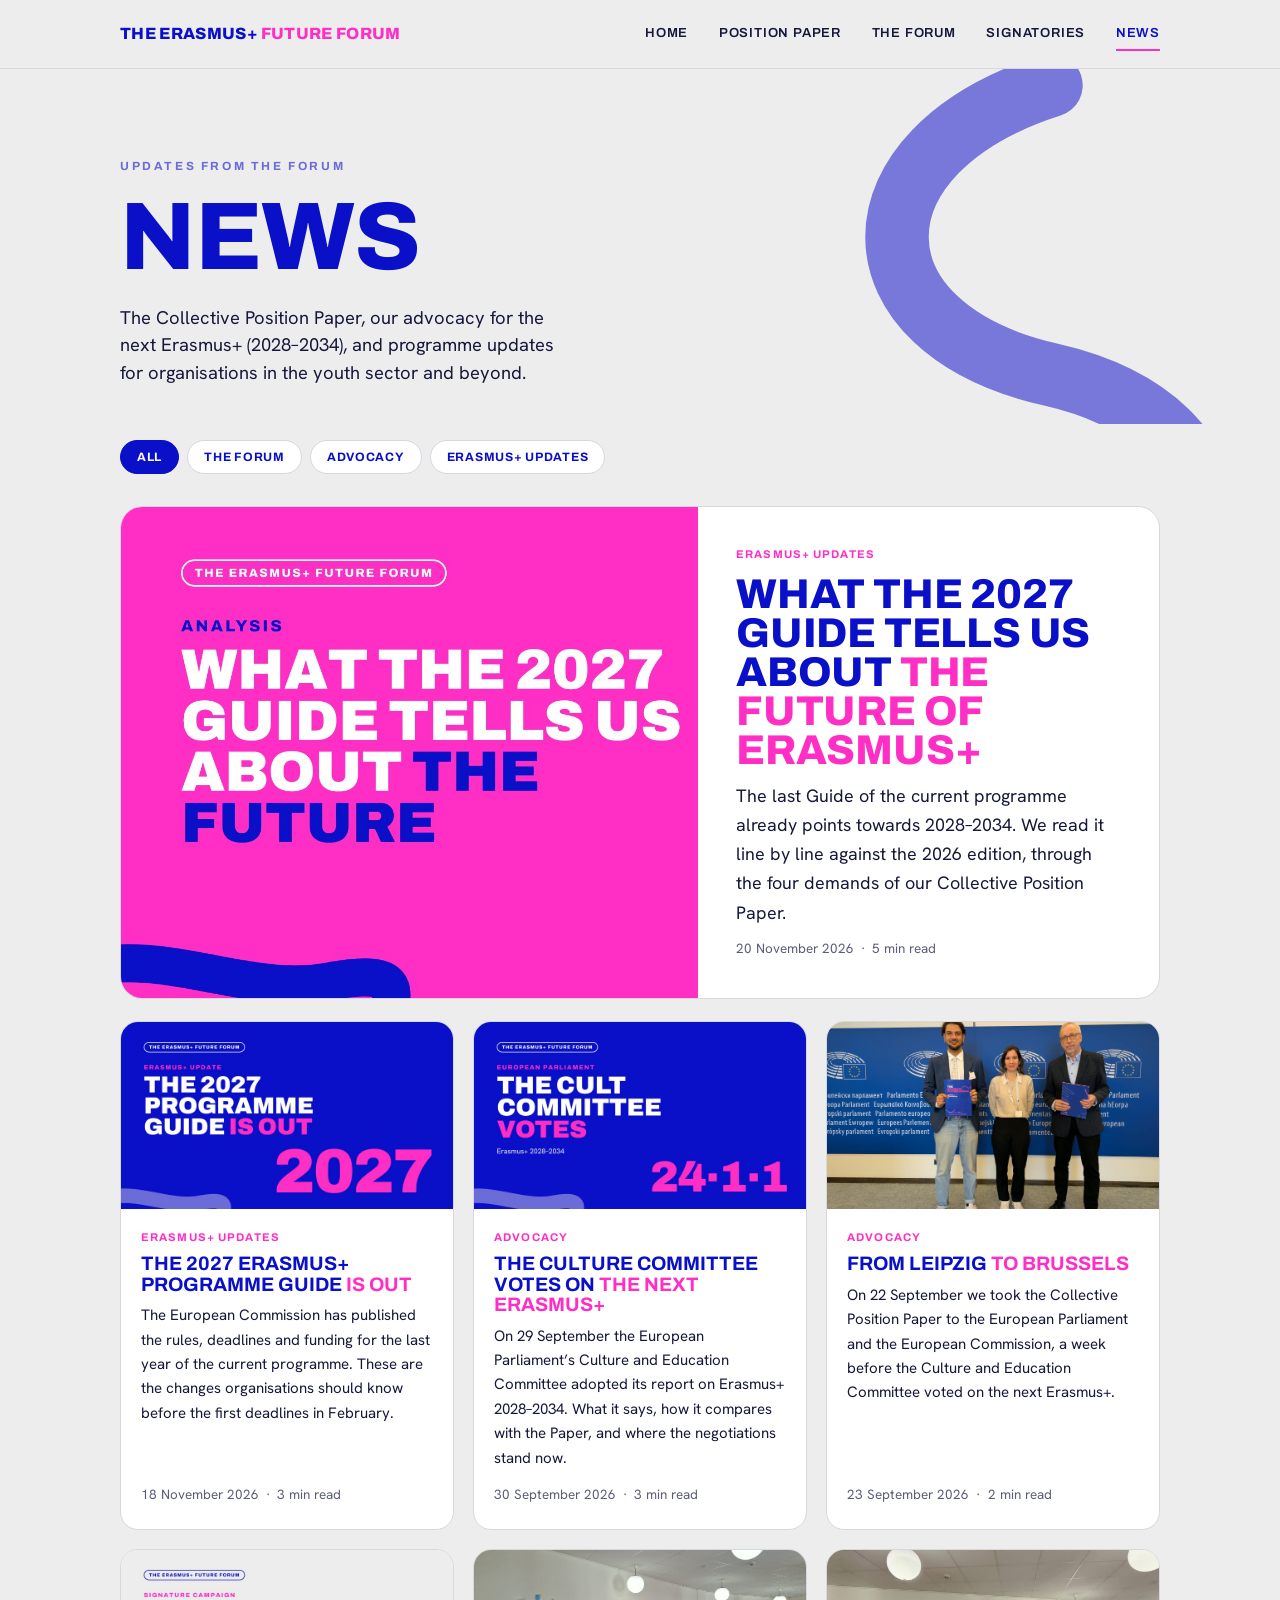
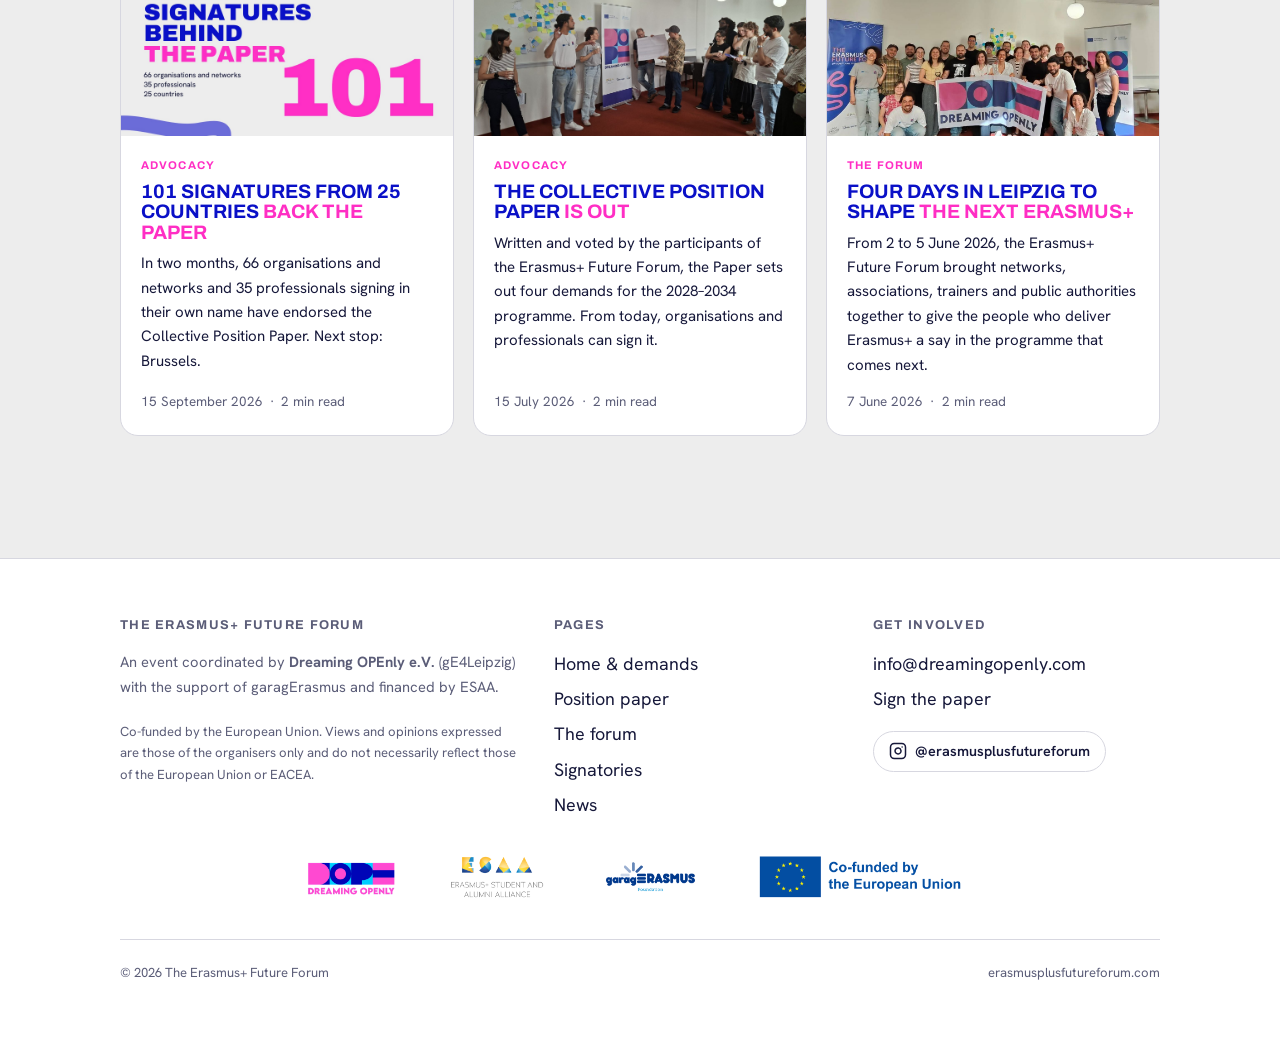
==== news/index.html @ 995223d9 "Add News section with seven articles New /news/ listing and article pages in the site's existing sty" ====
<!doctype html>
<html lang="en">
<head>
<meta charset="utf-8">
<meta name="viewport" content="width=device-width, initial-scale=1">
<link rel="icon" type="image/png" href="../img/site/favicon.png">
<title>News | The Erasmus+ Future Forum</title>
<meta name="description" content="News from the Erasmus+ Future Forum: the Collective Position Paper, our advocacy for the 2028–2034 programme, and Erasmus+ updates for the youth sector.">
<link rel="canonical" href="https://erasmusplusfutureforum.com/news/">
<meta property="og:type" content="article">
<meta property="og:site_name" content="The Erasmus+ Future Forum">
<meta property="og:title" content="News | The Erasmus+ Future Forum">
<meta property="og:description" content="News from the Erasmus+ Future Forum: the Collective Position Paper, our advocacy for the 2028–2034 programme, and Erasmus+ updates for the youth sector.">
<meta property="og:url" content="https://erasmusplusfutureforum.com/news/">
<meta property="og:image" content="https://erasmusplusfutureforum.com/img/news/cover-what-the-2027-guide-tells-us.jpg">
<meta name="twitter:card" content="summary_large_image">
<link rel="preconnect" href="https://fonts.googleapis.com">
<link rel="preconnect" href="https://fonts.gstatic.com" crossorigin>
<link href="https://fonts.googleapis.com/css2?family=Archivo:wght@400;600;700;800;900&family=Hanken+Grotesk:wght@400;500;600;700&display=swap" rel="stylesheet">
<style>
/* ============================================================
   The Erasmus+ Future Forum — shared styles
   Visual identity sampled from the partner deck:
   grey canvas, brand indigo, hot magenta, lilac squiggle.
   ============================================================ */

:root{
  --grey:        #ededed;   /* page canvas (deck #EEEEEE)        */
  --card:        #ffffff;   /* raised surfaces                   */
  --ink:         #16183a;   /* readable dark-indigo body text    */
  --blue:        #0a10c7;   /* brand indigo  (deck #0005B7)      */
  --magenta:     #ff2ec4;   /* hot pink headline accent          */
  --lilac:       #6b6cd8;   /* squiggle / secondary accent       */
  --muted:       #5b5d78;   /* captions, meta                    */
  --line:        #d7d7e0;   /* hairlines                         */

  --maxw: 1120px;
  --gap: clamp(1.25rem, 3vw, 2.5rem);

  --display: 'Archivo', system-ui, sans-serif;
  --body: 'Hanken Grotesk', system-ui, -apple-system, sans-serif;
}

*{box-sizing:border-box}

html{scroll-behavior:smooth}
@media (prefers-reduced-motion: reduce){ html{scroll-behavior:auto} }

body{
  margin:0;
  background:var(--grey);
  color:var(--ink);
  font-family:var(--body);
  font-size:clamp(1rem, 0.55vw + 0.9rem, 1.12rem);
  line-height:1.62;
  -webkit-font-smoothing:antialiased;
  text-rendering:optimizeLegibility;
}

img{max-width:100%;display:block}
a{color:var(--blue)}

.wrap{ max-width:var(--maxw); margin-inline:auto; padding-inline:clamp(1.1rem, 4vw, 2.5rem); }

/* ---------- skip link ---------- */
.skip{
  position:absolute; left:-999px; top:0; z-index:200;
  background:var(--blue); color:#fff; padding:.6rem 1rem; border-radius:0 0 .5rem 0;
}
.skip:focus{left:0}

/* ---------- typography ---------- */
.eyebrow{
  font-family:var(--display);
  font-weight:700;
  text-transform:uppercase;
  letter-spacing:.22em;
  font-size:.74rem;
  color:var(--lilac);
  margin:0 0 1rem;
}
h1,h2,h3{ font-family:var(--display); text-transform:uppercase; line-height:.94; margin:0; }
h1{ font-weight:800; letter-spacing:-.01em; font-size:clamp(2.6rem, 8.5vw, 6.6rem); }
h2{ font-weight:800; letter-spacing:-.005em; font-size:clamp(1.9rem, 4.6vw, 3.4rem); }
h3{ font-weight:700; font-size:clamp(1.15rem, 2vw, 1.5rem); letter-spacing:0; }
.pink{color:var(--magenta)}
.blue{color:var(--blue)}

p{margin:0 0 1.1rem}
.lead{ font-size:clamp(1.15rem, 1.4vw, 1.45rem); line-height:1.5; color:var(--ink); }

/* ---------- nav ---------- */
.nav{
  position:sticky; top:0; z-index:100;
  background:rgba(237,237,237,.86);
  backdrop-filter:blur(10px);
  border-bottom:1px solid var(--line);
}
.nav .wrap{ display:flex; align-items:center; justify-content:space-between; min-height:68px; gap:1rem; }
.brand{
  font-family:var(--display); font-weight:800; text-transform:uppercase;
  letter-spacing:.02em; font-size:1.02rem; text-decoration:none; line-height:1;
  display:inline-flex; align-items:baseline; gap:.18rem; white-space:nowrap;
}
.brand .e{color:var(--blue)} .brand .f{color:var(--magenta)}
.menu{ display:flex; gap:clamp(.8rem,2.4vw,2rem); align-items:center; }
.menu a{
  font-family:var(--display); text-transform:uppercase; text-decoration:none;
  font-weight:600; font-size:.82rem; letter-spacing:.06em; color:var(--ink);
  padding:.35rem 0; border-bottom:2px solid transparent;
}
.menu a:hover{color:var(--blue)}
.menu a[aria-current="page"]{ color:var(--blue); border-bottom-color:var(--magenta); }

/* ---------- buttons ---------- */
.btns{ display:flex; flex-wrap:wrap; gap:.8rem; margin-top:2rem; }
.btn{
  font-family:var(--display); text-transform:uppercase; font-weight:700;
  letter-spacing:.04em; font-size:.85rem; text-decoration:none;
  padding:.85rem 1.4rem; border-radius:999px; border:2px solid var(--blue);
  display:inline-flex; align-items:center; gap:.5rem; transition:transform .15s ease, background .15s ease, color .15s ease;
}
.btn-primary{ background:var(--blue); color:#fff; }
.btn-primary:hover{ background:var(--magenta); border-color:var(--magenta); transform:translateY(-2px); }
.btn-ghost{ background:transparent; color:var(--blue); }
.btn-ghost:hover{ background:var(--blue); color:#fff; transform:translateY(-2px); }
@media (prefers-reduced-motion: reduce){ .btn:hover{transform:none} }

/* ---------- squiggle thread ---------- */
.thread{ width:100%; height:54px; display:block; overflow:visible; }
.thread path{ fill:none; stroke:var(--lilac); stroke-width:16; stroke-linecap:round; }
.thread.blue path{ stroke:var(--blue); }
.thread.pink path{ stroke:var(--magenta); }

/* ---------- sections ---------- */
section{ padding-block:clamp(3rem, 7vw, 6rem); }
.section-head{ max-width:760px; margin-bottom:clamp(1.6rem,4vw,3rem); }
.section-head .eyebrow{margin-bottom:.7rem}

/* ---------- hero ---------- */
.hero{ position:relative; padding-top:clamp(3rem,7vw,5.5rem); padding-bottom:clamp(2rem,5vw,3.5rem); overflow:hidden; }
.hero .wrap{ position:relative; z-index:2; }
.hero h1{ max-width:14ch; }
.hero .lead{ max-width:46ch; margin-top:1.4rem; }
.hero-squiggle{
  position:absolute; z-index:1; right:-4%; top:-6%; width:min(46vw,560px);
  opacity:.9; pointer-events:none;
}
.hero-squiggle path{ fill:none; stroke:var(--lilac); stroke-width:34; stroke-linecap:round; }
@media (max-width:640px){ .hero-squiggle{ opacity:.5; width:70vw; right:-18%; } }

/* ---------- demands ---------- */
.demand-grid{ display:grid; gap:1.1rem; grid-template-columns:repeat(2,1fr); }
@media (max-width:780px){ .demand-grid{ grid-template-columns:1fr; } }
.demand{
  background:var(--card); border-radius:18px; padding:clamp(1.4rem,2.4vw,2rem);
  border:1px solid var(--line); position:relative; overflow:hidden;
  transition:transform .18s ease, box-shadow .18s ease;
}
.demand:hover{ transform:translateY(-4px); box-shadow:0 18px 40px -24px rgba(10,16,199,.4); }
@media (prefers-reduced-motion: reduce){ .demand:hover{transform:none} }
.demand .num{
  font-family:var(--display); font-weight:800; font-size:1rem; letter-spacing:.1em;
  color:var(--magenta); display:block; margin-bottom:.7rem;
}
.demand h3{ margin-bottom:.5rem; color:var(--blue); }
.demand p{ margin:0; color:var(--ink); font-size:.98rem; }

/* ---------- teaser blocks ---------- */
.teaser{ display:grid; grid-template-columns:1.05fr .95fr; gap:clamp(1.4rem,4vw,3.2rem); align-items:center; }
.teaser.reverse{ grid-template-columns:.95fr 1.05fr; }
.teaser.reverse .teaser-media{ order:-1; }
@media (max-width:820px){ .teaser, .teaser.reverse{ grid-template-columns:1fr; } .teaser.reverse .teaser-media{order:0} }
.teaser-media img{ border-radius:18px; width:100%; height:100%; object-fit:cover; aspect-ratio:16/10; }
.teaser h2{ margin-bottom:1rem; }

/* ---------- facts strip ---------- */
.facts{ display:grid; grid-template-columns:repeat(4,1fr); gap:1rem; }
@media (max-width:720px){ .facts{ grid-template-columns:repeat(2,1fr); } }
.fact{ background:var(--card); border:1px solid var(--line); border-radius:16px; padding:1.3rem 1.2rem; }
.fact .big{ font-family:var(--display); font-weight:800; font-size:clamp(2rem,4vw,2.8rem); color:var(--blue); line-height:1; }
.fact .lab{ font-size:.86rem; color:var(--muted); margin-top:.5rem; }

/* ---------- gallery ---------- */
.gallery{ display:grid; grid-template-columns:repeat(6,1fr); gap:1rem; }
.gallery figure{ margin:0; border-radius:16px; overflow:hidden; border:1px solid var(--line); }
.gallery img{ width:100%; height:100%; object-fit:cover; }
.g-wide{ grid-column:span 4; } .g-tall{ grid-column:span 2; }
.g-half{ grid-column:span 3; } .g-third{ grid-column:span 2; }
@media (max-width:760px){
  .gallery{ grid-template-columns:repeat(2,1fr); }
  .g-wide,.g-tall,.g-half,.g-third{ grid-column:span 2; }
}
figcaption{ font-size:.8rem; color:var(--muted); padding:.55rem .7rem; background:var(--card); }

/* ---------- network chips ---------- */
.chips{ display:flex; flex-wrap:wrap; gap:.6rem; margin-top:1.3rem; }
.chip{
  font-family:var(--display); text-transform:uppercase; font-weight:600; font-size:.78rem;
  letter-spacing:.04em; padding:.5rem .9rem; border-radius:999px;
  background:var(--card); border:1px solid var(--line); color:var(--blue);
}
a.chip{ text-decoration:none; transition:border-color .15s ease, color .15s ease; }
a.chip:hover{ border-color:var(--magenta); color:var(--magenta); }

/* ---------- signatories grid ---------- */
.sig-grid{ display:grid; grid-template-columns:repeat(auto-fill, minmax(200px,1fr)); gap:1rem; margin-top:2rem; }
.sig-card{
  display:flex; align-items:center; justify-content:center;
  background:var(--card); border:1px solid var(--line); border-radius:16px;
  padding:1.5rem 1.2rem; min-height:132px; text-decoration:none;
  transition:transform .15s ease, border-color .15s ease, box-shadow .15s ease;
}
.sig-card:hover{ transform:translateY(-4px); border-color:var(--magenta); box-shadow:0 10px 30px rgba(0,0,0,.06); }
.sig-card img{ max-height:76px; max-width:100%; width:auto; object-fit:contain; }
.sig-card.text{
  font-family:var(--display); font-weight:700; text-transform:uppercase;
  letter-spacing:.03em; color:var(--blue); text-align:center;
  font-size:.9rem; line-height:1.3;
}

/* ---------- timeline ---------- */
.steps{ display:grid; grid-template-columns:repeat(3,1fr); gap:1.1rem; }
@media (max-width:760px){ .steps{ grid-template-columns:1fr; } }
.step{ background:var(--card); border:1px solid var(--line); border-radius:18px; padding:1.5rem; }
.step .mon{ font-family:var(--display); font-weight:800; text-transform:uppercase; color:var(--magenta); letter-spacing:.08em; font-size:.9rem; }
.step h3{ margin:.6rem 0 .5rem; color:var(--blue); }
.step p{ margin:0; font-size:.95rem; }

/* ---------- prose (position paper) ---------- */
.prose{ max-width:72ch; }
.prose h2{ margin:2.6rem 0 1rem; color:var(--blue); }
.prose h2:first-of-type{ margin-top:1rem; }
.prose h3{ margin:1.8rem 0 .6rem; color:var(--magenta); text-transform:none; letter-spacing:0; }
.prose ul{ padding-left:1.2rem; margin:0 0 1.1rem; }
.prose li{ margin-bottom:.5rem; }
.prose .kicker{ color:var(--muted); font-style:italic; }

.toc{
  background:var(--card); border:1px solid var(--line); border-radius:18px;
  padding:1.5rem 1.6rem; margin-bottom:2.5rem;
}
.toc .eyebrow{margin-bottom:.8rem}
.toc ol{ margin:0; padding-left:1.2rem; columns:2; column-gap:2rem; }
@media (max-width:620px){ .toc ol{ columns:1; } }
.toc a{ text-decoration:none; }
.toc a:hover{ text-decoration:underline; }

.note{
  border-left:4px solid var(--magenta); background:#fff;
  padding:1rem 1.2rem; border-radius:0 12px 12px 0; margin:1.5rem 0;
  font-size:.95rem; color:var(--muted);
}
.prose blockquote{
  margin:1.8rem 0; padding:.2rem 0 .2rem 1.4rem;
  border-left:4px solid var(--magenta);
  font-family:var(--body); font-weight:600; font-style:normal;
  font-size:clamp(1.1rem,1.6vw,1.35rem); line-height:1.4; color:var(--blue);
}
.prose blockquote p{margin:0}
.demand .asks{ margin:.6rem 0 0; padding-left:1.05rem; }
.demand .asks li{ margin-bottom:.35rem; font-size:.95rem; color:var(--ink); }

/* ---------- footer ---------- */
.foot{ background:#fff; border-top:1px solid var(--line); margin-top:2rem; }
.foot .wrap{ padding-block:clamp(2.5rem,5vw,3.5rem); }
.foot-grid{ display:grid; grid-template-columns:1.4fr 1fr 1fr; gap:2rem; }
@media (max-width:720px){ .foot-grid{ grid-template-columns:1fr; gap:1.5rem; } }
.foot h4{ font-family:var(--display); text-transform:uppercase; letter-spacing:.1em; font-size:.8rem; color:var(--muted); margin:0 0 .8rem; }
.foot a{ color:var(--ink); text-decoration:none; display:block; margin-bottom:.4rem; }
.foot a:hover{ color:var(--blue); }
.foot .partners{ font-size:.92rem; color:var(--muted); line-height:1.7; }
.foot .eu{ font-size:.82rem; color:var(--muted); margin-top:1.4rem; }
.foot-bottom{ border-top:1px solid var(--line); margin-top:2rem; padding-top:1.4rem; font-size:.82rem; color:var(--muted); display:flex; justify-content:space-between; flex-wrap:wrap; gap:.5rem; }

/* ---------- scroll reveal ---------- */
.reveal{ opacity:0; transform:translateY(18px); transition:opacity .6s ease, transform .6s ease; }
.reveal.in{ opacity:1; transform:none; }
@media (prefers-reduced-motion: reduce){ .reveal{ opacity:1; transform:none; transition:none; } }

:focus-visible{ outline:3px solid var(--magenta); outline-offset:3px; border-radius:4px; }

/* ---------- paper blocks (position paper) ---------- */
.paper-block{ background:var(--card); border:1px solid var(--line); border-radius:18px; padding:clamp(1.4rem,2.5vw,2.2rem); }
.paper-block.wide{ margin-bottom:1.1rem; }
.paper-block h3{ color:var(--blue); text-transform:none; letter-spacing:0; font-size:clamp(1.2rem,1.9vw,1.55rem); margin-bottom:.5rem; }
.paper-block h4{ font-family:var(--display); font-weight:700; text-transform:uppercase; letter-spacing:.06em; font-size:.78rem; color:var(--magenta); margin:1.2rem 0 .4rem; }
.paper-block p{ font-size:.96rem; line-height:1.6; margin:0 0 .8rem; }
.paper-block ul{ padding-left:1.1rem; margin:.3rem 0 .8rem; }
.paper-block li{ margin-bottom:.4rem; font-size:.94rem; line-height:1.5; }
.paper-block blockquote{ margin:1.2rem 0 0; padding:.3rem 0 .3rem 1.1rem; border-left:4px solid var(--magenta); font-weight:600; color:var(--blue); font-size:1.02rem; line-height:1.4; }
.paper-block blockquote p{ margin:0; font-size:1.02rem; }
.block-grid{ display:grid; grid-template-columns:repeat(2,1fr); gap:1.1rem; }
@media (max-width:820px){ .block-grid{ grid-template-columns:1fr; } }
.demand-subgrid{ display:grid; grid-template-columns:repeat(2,1fr); gap:.6rem 2.4rem; margin-top:1rem; }
@media (max-width:680px){ .demand-subgrid{ grid-template-columns:1fr; } }
.demand-subgrid h4{ color:var(--blue); }

/* ---------- footer logo strip ---------- */
.foot-logos{ display:flex; flex-wrap:wrap; align-items:center; justify-content:center; gap:clamp(1.6rem,4vw,3.2rem); padding:1.8rem 0 .4rem; }
.foot-logos img{ height:46px; width:auto; }
@media (max-width:520px){ .foot-logos img{ height:36px; } }
.ig-btn{ display:inline-flex !important; align-items:center; gap:.5rem; margin-top:.7rem; padding:.5rem .95rem; border:1px solid var(--line); border-radius:999px; color:var(--blue); text-decoration:none; font-weight:600; font-size:.9rem; width:max-content; transition:border-color .15s ease, color .15s ease; }
.ig-btn:hover{ border-color:var(--magenta); color:var(--magenta); }
.ig-btn svg{ width:18px; height:18px; flex:none; }

/* ---------- taller hero (so the squiggle reads fully) ---------- */
@media (min-width:641px){ .hero-tall{ min-height:680px; display:flex; flex-direction:column; justify-content:center; } .hero-tall > .wrap{ width:100%; } }


/* --- mobile nav + horizontal-overflow fix --- */
html,body{ overflow-x:clip; }
@media (max-width:640px){
  .nav .wrap{ flex-wrap:wrap; justify-content:center; gap:.35rem .9rem; min-height:0; padding-top:.55rem; padding-bottom:.55rem; }
  .brand{ width:100%; justify-content:center; text-align:center; white-space:normal; font-size:.95rem; }
  .menu{ width:100%; justify-content:center; flex-wrap:wrap; gap:.4rem 1.15rem; }
  .menu a{ font-size:.78rem; padding:.15rem 0; }
}

/* ============ News section ============ */
.news-hero{ padding-bottom:1.2rem; }
.news-hero h1{ font-size:clamp(2.8rem,8vw,6rem); }
.filters{ display:flex; flex-wrap:wrap; gap:.5rem; margin:0 0 2rem; }
.filters button{
  font-family:var(--display); text-transform:uppercase; font-weight:700; font-size:.76rem; letter-spacing:.06em;
  padding:.55rem 1rem; border-radius:999px; border:1px solid var(--line); background:var(--card); color:var(--blue); cursor:pointer;
}
.filters button[aria-pressed="true"]{ background:var(--blue); border-color:var(--blue); color:#fff; }
.filters button:hover{ border-color:var(--magenta); }

.tag{ display:inline-block; font-family:var(--display); text-transform:uppercase; font-weight:700; font-size:.7rem;
  letter-spacing:.1em; color:var(--magenta); }
.meta{ font-size:.84rem; color:var(--muted); }
.meta .dot{ margin:0 .45rem; }

.feature{ display:grid; grid-template-columns:1.25fr 1fr; gap:0; background:var(--card); border:1px solid var(--line);
  border-radius:22px; overflow:hidden; text-decoration:none; color:inherit; margin-bottom:1.4rem;
  transition:transform .18s ease, box-shadow .18s ease; }
.feature:hover{ transform:translateY(-4px); box-shadow:0 18px 40px -24px rgba(10,16,199,.45); }
.feature img{ width:100%; height:100%; object-fit:cover; object-position:left center; aspect-ratio:16/10; }
.feature .fbody{ padding:clamp(1.4rem,3vw,2.4rem); display:flex; flex-direction:column; justify-content:center; gap:.7rem; }
.feature h2{ font-size:clamp(1.7rem,3.4vw,2.6rem); color:var(--blue); }
.feature p{ margin:0; }
@media (max-width:820px){ .feature{ grid-template-columns:1fr; } }

.cards{ display:grid; grid-template-columns:repeat(3,1fr); gap:1.2rem; }
@media (max-width:980px){ .cards{ grid-template-columns:repeat(2,1fr); } }
@media (max-width:620px){ .cards{ grid-template-columns:1fr; } }
.card{ background:var(--card); border:1px solid var(--line); border-radius:18px; overflow:hidden; text-decoration:none;
  color:inherit; display:flex; flex-direction:column; transition:transform .18s ease, box-shadow .18s ease, border-color .18s ease; }
.card:hover{ transform:translateY(-4px); border-color:var(--magenta); box-shadow:0 14px 34px -22px rgba(10,16,199,.45); }
.card img{ width:100%; aspect-ratio:16/9; object-fit:cover; }
.card .cbody{ padding:1.2rem 1.25rem 1.4rem; display:flex; flex-direction:column; gap:.5rem; flex:1; }
.card h3{ font-size:1.22rem; line-height:1.05; color:var(--blue); }
.card p{ margin:0; font-size:.94rem; color:var(--ink); }
.card .meta{ margin-top:auto; padding-top:.4rem; }
@media (prefers-reduced-motion: reduce){ .card:hover,.feature:hover{ transform:none; } }

/* ---- article ---- */
.crumbs{ font-family:var(--display); text-transform:uppercase; font-weight:700; font-size:.74rem; letter-spacing:.14em; margin:0 0 1.2rem; }
.crumbs a{ text-decoration:none; color:var(--lilac); }
.crumbs a:hover{ color:var(--magenta); }
.art-hero{ padding-top:clamp(2.4rem,6vw,4.5rem); padding-bottom:1.6rem; }
.art-hero h1{ font-size:clamp(2.1rem,5.6vw,4.4rem); max-width:18ch; color:var(--blue); }
.art-hero h1 .pink{ color:var(--magenta); }
.art-hero .lead{ max-width:58ch; margin-top:1.3rem; }
.art-hero .meta{ margin-top:1rem; }
.cover{ margin:0; border-radius:22px; overflow:hidden; border:1px solid var(--line); background:#fff; }
.cover img{ width:100%; aspect-ratio:16/9; object-fit:cover; }
.cover figcaption{ border-top:1px solid var(--line); }

.article{ padding-top:2.2rem; }
.body{ max-width:72ch; margin-inline:auto; }
.body > p:first-child{ font-size:1.08em; }
.body h2{ font-size:clamp(1.5rem,3vw,2.2rem); color:var(--blue); margin:2.8rem 0 1rem; }
.body h3{ font-size:clamp(1.1rem,1.8vw,1.3rem); color:var(--magenta); text-transform:none; letter-spacing:0; margin:1.8rem 0 .5rem; line-height:1.2; }
.body ul, .body ol{ padding-left:1.25rem; margin:0 0 1.2rem; }
.body li{ margin-bottom:.5rem; }
.body blockquote{ margin:1.8rem 0; padding:.2rem 0 .2rem 1.4rem; border-left:4px solid var(--magenta);
  font-weight:600; font-size:clamp(1.08rem,1.5vw,1.3rem); line-height:1.42; color:var(--blue); }
.body blockquote p{ margin:0 0 .5rem; }
.body blockquote cite{ display:block; font-style:normal; font-weight:500; font-size:.85rem; color:var(--muted); }
.body .note{ margin:1.8rem 0; }
.body .note strong{ color:var(--ink); }
.update{ background:#fff; border:2px solid var(--blue); border-radius:16px; padding:1.1rem 1.3rem; margin:2rem 0; font-size:.97rem; }
.update .tag{ display:block; margin-bottom:.4rem; }

/* breakout blocks sit wider than the text column */
.breakout{ max-width:1000px; margin:2.2rem auto; }
.blockhead{ font-family:var(--display); text-transform:uppercase; font-weight:800; letter-spacing:.12em; font-size:.78rem; color:var(--lilac); margin:0 0 .8rem; }
.source{ font-size:.8rem; color:var(--muted); margin-top:.7rem; }

.facts .fact .big.pink{ color:var(--magenta); }
.facts.three{ grid-template-columns:repeat(3,1fr); }
@media (max-width:720px){ .facts.three{ grid-template-columns:1fr; } }

/* timeline */
.tl{ list-style:none; padding:0 !important; margin:0; border-left:3px solid var(--lilac); }
.tl li{ position:relative; padding:0 0 1.15rem 1.4rem; margin:0 !important; }
.tl li::before{ content:""; position:absolute; left:-9px; top:.38rem; width:15px; height:15px; border-radius:50%; background:var(--magenta); border:3px solid var(--grey); }
.tl .when{ font-family:var(--display); font-weight:800; text-transform:uppercase; letter-spacing:.06em; color:var(--blue); font-size:.9rem; display:block; }
.tl .what{ font-size:.97rem; }
.tl li.past::before{ background:var(--lilac); }
.panel{ background:var(--card); border:1px solid var(--line); border-radius:18px; padding:clamp(1.2rem,2.6vw,2rem); }

/* comparison table */
.cmp{ width:100%; border-collapse:separate; border-spacing:0; background:var(--card); border:1px solid var(--line); border-radius:16px; overflow:hidden; font-size:.94rem; }
.cmp th, .cmp td{ text-align:left; padding:.8rem 1rem; vertical-align:top; border-bottom:1px solid var(--line); }
.cmp tr:last-child td{ border-bottom:0; }
.cmp thead th{ font-family:var(--display); text-transform:uppercase; letter-spacing:.08em; font-size:.74rem; color:#fff; background:var(--blue); }
.cmp thead th:last-child{ background:var(--magenta); }
.cmp td:first-child{ font-weight:700; color:var(--blue); width:28%; }
.cmp td.new{ background:rgba(255,46,196,.06); }
.cmp-wrap{ overflow-x:auto; }
@media (max-width:640px){ .cmp{ font-size:.86rem; } .cmp th,.cmp td{ padding:.6rem .7rem; } }

/* horizontal bars */
.bars{ display:grid; gap:.9rem; }
.bar{ display:grid; grid-template-columns:minmax(120px,30%) 1fr; gap:1rem; align-items:center; }
.bar .lab{ font-size:.92rem; font-weight:600; color:var(--ink); line-height:1.25; }
.bar .lab small{ display:block; font-weight:500; color:var(--muted); font-size:.8rem; }
.bar .track{ background:#e2e2ea; border-radius:999px; height:34px; position:relative; overflow:hidden; }
.bar .fill{ height:100%; border-radius:999px; background:var(--blue); display:flex; align-items:center; justify-content:flex-end; padding-right:.8rem;
  color:#fff; font-family:var(--display); font-weight:800; font-size:.92rem; white-space:nowrap; min-width:3.6rem; }
.bar .fill.pink{ background:var(--magenta); }
.bar .fill.lilac{ background:var(--lilac); }
.bar .fill.ghost{ background:transparent; border:2px dashed var(--magenta); color:var(--magenta); }
@media (max-width:560px){ .bar{ grid-template-columns:1fr; gap:.35rem; } }

/* vote bars */
.vote{ display:flex; height:46px; border-radius:12px; overflow:hidden; margin:.4rem 0 .6rem; }
.vote span{ display:flex; align-items:center; justify-content:center; color:#fff; font-family:var(--display); font-weight:800; font-size:.9rem; min-width:2.4rem; }
.vote .yes{ background:var(--blue); } .vote .no{ background:var(--magenta); } .vote .abs{ background:var(--lilac); }
.legend{ display:flex; flex-wrap:wrap; gap:1rem; font-size:.84rem; color:var(--muted); }
.legend i{ display:inline-block; width:12px; height:12px; border-radius:3px; margin-right:.35rem; vertical-align:-1px; }

/* stacked share bar (earmarks) */
.share{ display:flex; height:54px; border-radius:12px; overflow:hidden; }
.share span{ display:flex; align-items:center; padding:0 .7rem; color:#fff; font-family:var(--display); font-weight:800; font-size:.85rem; white-space:nowrap; }

/* demand pills */
.pill-demand{ display:inline-block; font-family:var(--display); text-transform:uppercase; font-weight:700; letter-spacing:.06em; font-size:.68rem;
  padding:.3rem .65rem; border-radius:999px; background:var(--blue); color:#fff; margin-right:.3rem; vertical-align:middle; }
.lens{ display:grid; grid-template-columns:repeat(2,1fr); gap:1.1rem; }
@media (max-width:780px){ .lens{ grid-template-columns:1fr; } }
.lens .demand h3{ font-size:1.15rem; line-height:1.15; text-transform:none; letter-spacing:0; }
.lens .demand p{ font-size:.94rem; margin-bottom:.6rem; }
.lens .demand p:last-child{ margin-bottom:0; }
.verdict{ display:inline-block; font-family:var(--display); font-weight:800; text-transform:uppercase; letter-spacing:.08em; font-size:.7rem; padding:.25rem .6rem; border-radius:6px; margin-bottom:.6rem; }
.verdict.warn{ background:rgba(255,46,196,.12); color:#c4008f; }
.verdict.ok{ background:rgba(10,16,199,.1); color:var(--blue); }
.verdict.neutral{ background:#ececf4; color:var(--muted); }

/* change cards */
.changes{ display:grid; grid-template-columns:repeat(2,1fr); gap:1rem; }
@media (max-width:760px){ .changes{ grid-template-columns:1fr; } }
.change{ background:var(--card); border:1px solid var(--line); border-radius:16px; padding:1.2rem 1.3rem; }
.change .num{ font-family:var(--display); font-weight:800; color:var(--magenta); letter-spacing:.1em; font-size:.85rem; }
.change h3{ margin:.35rem 0 .45rem !important; color:var(--blue) !important; font-size:1.12rem !important; }
.change p{ margin:0; font-size:.94rem; }

/* chips list inside articles */
.body .chips{ margin-top:.6rem; }

/* gallery inside article */
.breakout .gallery figure{ display:flex; flex-direction:column; background:var(--card); }
.breakout .gallery figure img{ height:auto; aspect-ratio:4/3; flex:1; min-height:0; }
.breakout .gallery .g-tall img, .breakout .gallery .portrait img{ aspect-ratio:3/4; }
.breakout .gallery figcaption{ flex:none; }

/* CTA band */
.cta-band{ background:var(--blue); color:#fff; border-radius:22px; padding:clamp(1.6rem,4vw,2.8rem); margin:3rem auto 0; max-width:1000px;
  display:grid; grid-template-columns:1.4fr 1fr; gap:1.4rem; align-items:center; position:relative; overflow:hidden; }
.cta-band h2{ color:#fff; font-size:clamp(1.5rem,3vw,2.2rem); margin:0 0 .5rem; }
.cta-band p{ margin:0; color:#dfe0ff; }
.cta-band .btns{ margin:0; justify-content:flex-end; }
.cta-band .btn-primary{ background:var(--magenta); border-color:var(--magenta); }
.cta-band .btn-primary:hover{ background:#fff; color:var(--blue); border-color:#fff; }
.cta-band .btn-ghost{ color:#fff; border-color:#fff; }
.cta-band .btn-ghost:hover{ background:#fff; color:var(--blue); }
@media (max-width:760px){ .cta-band{ grid-template-columns:1fr; } .cta-band .btns{ justify-content:flex-start; } }

.more{ padding-top:clamp(2.5rem,6vw,4rem); }
.more h2{ font-size:clamp(1.5rem,3vw,2.2rem); margin-bottom:1.4rem; }
</style>

</head>
<body>
<a class="skip" href="#main">Skip to content</a>
<header class="nav">
  <div class="wrap">
    <a class="brand" href="../index.html"><span class="e">The&nbsp;Erasmus+</span><span class="f">Future Forum</span></a>
    <nav class="menu" aria-label="Primary">
      <a href="../index.html">Home</a>
      <a href="../position-paper.html">Position Paper</a>
      <a href="../the-forum.html">The Forum</a>
      <a href="../signatories.html">Signatories</a>
      <a href="index.html" aria-current="page">News</a>
    </nav>
  </div>
</header>
<main id="main">
  <section class="hero news-hero">
    <svg class="hero-squiggle" viewBox="0 0 300 380" aria-hidden="true"><path d="M150,20 C40,55 40,150 150,175 C260,200 260,300 150,330"/></svg>
    <div class="wrap reveal">
      <p class="eyebrow">Updates from the Forum</p>
      <h1><span class="blue">News</span></h1>
      <p class="lead">The Collective Position Paper, our advocacy for the next Erasmus+ (2028&ndash;2034), and programme updates for organisations in the youth sector and beyond.</p>
    </div>
  </section>
  <section style="padding-top:1rem">
    <div class="wrap">
      <div class="filters" role="group" aria-label="Filter news by topic"><button type="button" data-filter="all" aria-pressed="true">All</button><button type="button" data-filter="forum" aria-pressed="false">The Forum</button><button type="button" data-filter="advocacy" aria-pressed="false">Advocacy</button><button type="button" data-filter="erasmus" aria-pressed="false">Erasmus+ updates</button></div>
      <a class="feature reveal" href="what-the-2027-guide-tells-us.html" data-cat="erasmus">
  <img src="../img/news/cover-what-the-2027-guide-tells-us.jpg" alt="Cover graphic: What the 2027 Guide tells us about the future of Erasmus+.">
  <div class="fbody"><span class="tag">Erasmus+ updates</span><h2>What the 2027 Guide tells us about <span class="pink">the future of Erasmus+</span></h2><p>The last Guide of the current programme already points towards 2028&ndash;2034. We read it line by line against the 2026 edition, through the four demands of our Collective Position Paper.</p>
  <span class="meta">20 November 2026<span class="dot">·</span>5 min read</span></div>
</a>
      <div class="cards"><a class="card reveal" href="programme-guide-2027-is-out.html" data-cat="erasmus">
  <img src="../img/news/cover-programme-guide-2027-is-out.jpg" alt="Cover graphic: The 2027 Programme Guide is out." loading="lazy">
  <div class="cbody"><span class="tag">Erasmus+ updates</span><h3>The 2027 Erasmus+ Programme Guide <span class="pink">is out</span></h3><p>The European Commission has published the rules, deadlines and funding for the last year of the current programme. These are the changes organisations should know before the first deadlines in February.</p>
  <span class="meta">18 November 2026<span class="dot">·</span>3 min read</span></div>
</a><a class="card reveal" href="cult-committee-vote.html" data-cat="advocacy">
  <img src="../img/news/cover-cult-committee-vote.jpg" alt="Cover graphic: The CULT Committee votes, 24 in favour, 1 against, 1 abstention." loading="lazy">
  <div class="cbody"><span class="tag">Advocacy</span><h3>The Culture Committee votes on <span class="pink">the next Erasmus+</span></h3><p>On 29 September the European Parliament&rsquo;s Culture and Education Committee adopted its report on Erasmus+ 2028&ndash;2034. What it says, how it compares with the Paper, and where the negotiations stand now.</p>
  <span class="meta">30 September 2026<span class="dot">·</span>3 min read</span></div>
</a><a class="card reveal" href="from-leipzig-to-brussels.html" data-cat="advocacy">
  <img src="../img/news/brussels-parliament-meeting.jpg" alt="The Forum delegation holding the Position Paper at the European Parliament." loading="lazy">
  <div class="cbody"><span class="tag">Advocacy</span><h3>From Leipzig <span class="pink">to Brussels</span></h3><p>On 22 September we took the Collective Position Paper to the European Parliament and the European Commission, a week before the Culture and Education Committee voted on the next Erasmus+.</p>
  <span class="meta">23 September 2026<span class="dot">·</span>2 min read</span></div>
</a><a class="card reveal" href="101-signatures.html" data-cat="advocacy">
  <img src="../img/news/cover-101-signatures.jpg" alt="Cover graphic: 101 voices, one Paper." loading="lazy">
  <div class="cbody"><span class="tag">Advocacy</span><h3>101 signatures from 25 countries <span class="pink">back the Paper</span></h3><p>In two months, 66 organisations and networks and 35 professionals signing in their own name have endorsed the Collective Position Paper. Next stop: Brussels.</p>
  <span class="meta">15 September 2026<span class="dot">·</span>2 min read</span></div>
</a><a class="card reveal" href="position-paper-launch.html" data-cat="advocacy">
  <img src="../img/news/paper-presenting.jpg" alt="Working groups presenting their flip charts to the other participants." loading="lazy">
  <div class="cbody"><span class="tag">Advocacy</span><h3>The Collective Position Paper <span class="pink">is out</span></h3><p>Written and voted by the participants of the Erasmus+ Future Forum, the Paper sets out four demands for the 2028&ndash;2034 programme. From today, organisations and professionals can sign it.</p>
  <span class="meta">15 July 2026<span class="dot">·</span>2 min read</span></div>
</a><a class="card reveal" href="the-forum-in-leipzig.html" data-cat="forum">
  <img src="../img/news/forum-group.jpg" alt="The Forum participants together in front of the Dreaming OPEnly banner and the Erasmus+ Future Forum roll-ups." loading="lazy">
  <div class="cbody"><span class="tag">The Forum</span><h3>Four days in Leipzig to shape <span class="pink">the next Erasmus+</span></h3><p>From 2 to 5 June 2026, the Erasmus+ Future Forum brought networks, associations, trainers and public authorities together to give the people who deliver Erasmus+ a say in the programme that comes next.</p>
  <span class="meta">7 June 2026<span class="dot">·</span>2 min read</span></div>
</a></div>
    </div>
  </section>
</main>
<footer class="foot">
  <div class="wrap">
    <div class="foot-grid">
      <div>
        <h4>The Erasmus+ Future Forum</h4>
        <p class="partners">An event coordinated by <strong>Dreaming OPEnly e.V.</strong> (gE4Leipzig) with the support of garagErasmus and financed by ESAA.</p>
        <p class="eu">Co-funded by the European Union. Views and opinions expressed are those of the organisers only and do not necessarily reflect those of the European Union or EACEA.</p>
      </div>
      <div>
        <h4>Pages</h4>
        <a href="../index.html">Home &amp; demands</a>
        <a href="../position-paper.html">Position paper</a>
        <a href="../the-forum.html">The forum</a>
        <a href="../signatories.html">Signatories</a>
        <a href="index.html">News</a>
      </div>
      <div>
        <h4>Get involved</h4>
        <a href="mailto:info@dreamingopenly.com">info@dreamingopenly.com</a>
        <a href="https://tally.so/r/lbZJpB" target="_blank" rel="noopener">Sign the paper</a>
        <a class="ig-btn" href="https://www.instagram.com/erasmusplusfutureforum/" target="_blank" rel="noopener" aria-label="Instagram: @erasmusplusfutureforum"><svg viewBox="0 0 24 24" fill="none" stroke="currentColor" stroke-width="2" stroke-linecap="round" stroke-linejoin="round" aria-hidden="true"><rect x="2" y="2" width="20" height="20" rx="5" ry="5"></rect><path d="M16 11.37A4 4 0 1 1 12.63 8 4 4 0 0 1 16 11.37z"></path><line x1="17.5" y1="6.5" x2="17.51" y2="6.5"></line></svg>@erasmusplusfutureforum</a>
      </div>
    </div>
    <div class="foot-logos">
      <img src="../img/site/logo-dope.png" alt="Dreaming OPEnly" loading="lazy">
      <img src="../img/site/logo-esaa.png" alt="ESAA, Erasmus+ Student and Alumni Alliance" loading="lazy">
      <img src="../img/site/logo-garagerasmus.png" alt="garagErasmus" loading="lazy">
      <img src="../img/site/logo-eu.png" alt="Co-funded by the European Union" loading="lazy">
    </div>
    <div class="foot-bottom">
      <span>&copy; 2026 The Erasmus+ Future Forum</span>
      <span>erasmusplusfutureforum.com</span>
    </div>
  </div>
</footer>
<script>
(function () {
  var els = document.querySelectorAll('.reveal');
  if (!('IntersectionObserver' in window) || window.matchMedia('(prefers-reduced-motion: reduce)').matches) {
    els.forEach(function (el) { el.classList.add('in'); }); return;
  }
  var io = new IntersectionObserver(function (entries) {
    entries.forEach(function (e) { if (e.isIntersecting) { e.target.classList.add('in'); io.unobserve(e.target); } });
  }, { threshold: 0, rootMargin: '0px 0px -8% 0px' });
  els.forEach(function (el) { io.observe(el); });
})();

(function(){
  var btns=document.querySelectorAll('.filters button'), items=document.querySelectorAll('[data-cat]');
  btns.forEach(function(b){ b.addEventListener('click',function(){
    btns.forEach(function(x){ x.setAttribute('aria-pressed', x===b ? 'true':'false'); });
    var c=b.getAttribute('data-filter');
    items.forEach(function(it){ it.style.display = (c==='all' || it.getAttribute('data-cat')===c) ? '' : 'none'; });
  }); });
})();
</script>
</body>
</html>
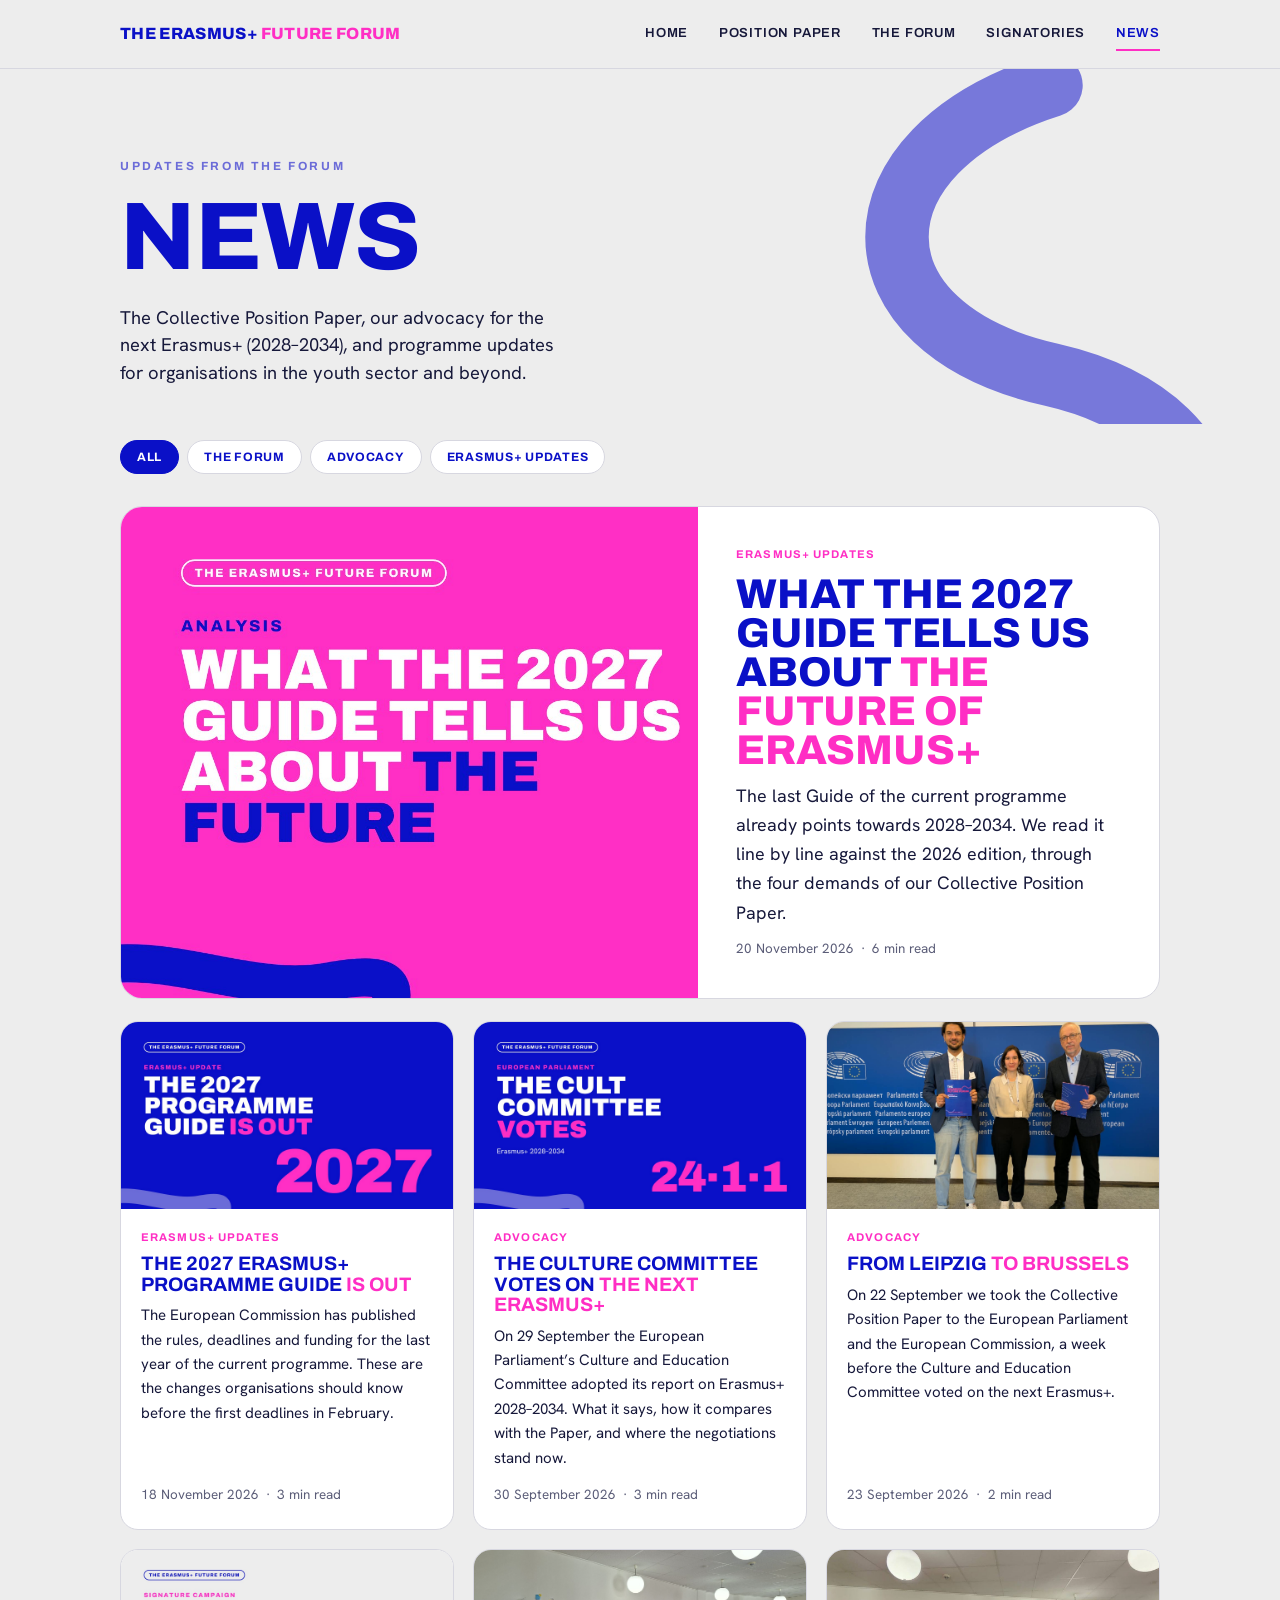
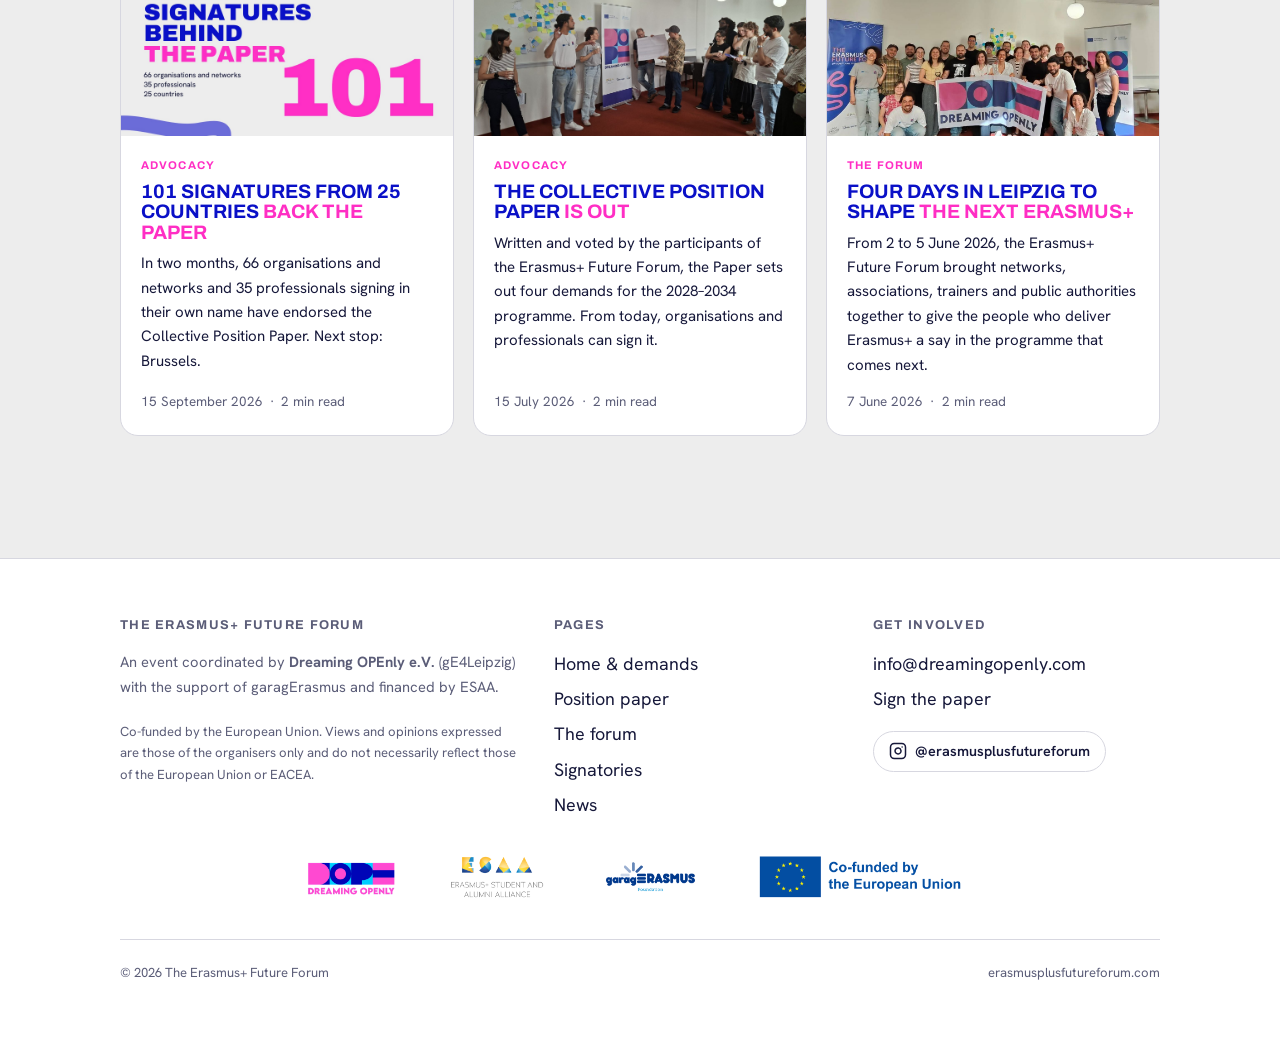
==== commit 08b4cad5: "News: official EU photos, named captions, new charts Adds official portraits (EP, Commission) and an" ====
--- a/news/index.html
+++ b/news/index.html
@@ -467,6 +467,19 @@
 .breakout .gallery figure img{ height:auto; aspect-ratio:4/3; flex:1; min-height:0; }
 .breakout .gallery .g-tall img, .breakout .gallery .portrait img{ aspect-ratio:3/4; }
 .breakout .gallery figcaption{ flex:none; }
+
+/* people cards */
+.people{ display:grid; grid-template-columns:repeat(3,1fr); gap:1.1rem; }
+@media (max-width:820px){ .people{ grid-template-columns:1fr; } }
+.person{ background:var(--card); border:1px solid var(--line); border-radius:18px; overflow:hidden; display:flex; flex-direction:column; }
+.person img{ width:100%; aspect-ratio:1/1; object-fit:cover; object-position:center 12%; }
+.person .pbody{ padding:1.1rem 1.2rem 1.3rem; }
+.person .inst{ font-family:var(--display); font-weight:800; text-transform:uppercase; letter-spacing:.08em; font-size:.72rem; color:var(--magenta); }
+.person h3{ margin:.35rem 0 .3rem !important; color:var(--blue) !important; font-size:1.1rem !important; text-transform:none !important; }
+.person p{ margin:0; font-size:.92rem; }
+.credit{ display:block; font-size:.72rem; color:var(--muted); margin-top:.5rem; }
+.figure{ margin:2rem 0; border-radius:18px; overflow:hidden; border:1px solid var(--line); background:var(--card); }
+.figure img{ width:100%; }
 
 /* CTA band */
 .cta-band{ background:var(--blue); color:#fff; border-radius:22px; padding:clamp(1.6rem,4vw,2.8rem); margin:3rem auto 0; max-width:1000px;
@@ -514,7 +527,7 @@
       <a class="feature reveal" href="what-the-2027-guide-tells-us.html" data-cat="erasmus">
   <img src="../img/news/cover-what-the-2027-guide-tells-us.jpg" alt="Cover graphic: What the 2027 Guide tells us about the future of Erasmus+.">
   <div class="fbody"><span class="tag">Erasmus+ updates</span><h2>What the 2027 Guide tells us about <span class="pink">the future of Erasmus+</span></h2><p>The last Guide of the current programme already points towards 2028&ndash;2034. We read it line by line against the 2026 edition, through the four demands of our Collective Position Paper.</p>
-  <span class="meta">20 November 2026<span class="dot">·</span>5 min read</span></div>
+  <span class="meta">20 November 2026<span class="dot">·</span>6 min read</span></div>
 </a>
       <div class="cards"><a class="card reveal" href="programme-guide-2027-is-out.html" data-cat="erasmus">
   <img src="../img/news/cover-programme-guide-2027-is-out.jpg" alt="Cover graphic: The 2027 Programme Guide is out." loading="lazy">
@@ -525,7 +538,7 @@
   <div class="cbody"><span class="tag">Advocacy</span><h3>The Culture Committee votes on <span class="pink">the next Erasmus+</span></h3><p>On 29 September the European Parliament&rsquo;s Culture and Education Committee adopted its report on Erasmus+ 2028&ndash;2034. What it says, how it compares with the Paper, and where the negotiations stand now.</p>
   <span class="meta">30 September 2026<span class="dot">·</span>3 min read</span></div>
 </a><a class="card reveal" href="from-leipzig-to-brussels.html" data-cat="advocacy">
-  <img src="../img/news/brussels-parliament-meeting.jpg" alt="The Forum delegation holding the Position Paper at the European Parliament." loading="lazy">
+  <img src="../img/news/brussels-parliament-meeting.jpg" alt="Milena Pallotta, Federico Giordano Mederos and MEP Bogdan Zdrojewski holding the Position Paper at the European Parliament." loading="lazy">
   <div class="cbody"><span class="tag">Advocacy</span><h3>From Leipzig <span class="pink">to Brussels</span></h3><p>On 22 September we took the Collective Position Paper to the European Parliament and the European Commission, a week before the Culture and Education Committee voted on the next Erasmus+.</p>
   <span class="meta">23 September 2026<span class="dot">·</span>2 min read</span></div>
 </a><a class="card reveal" href="101-signatures.html" data-cat="advocacy">
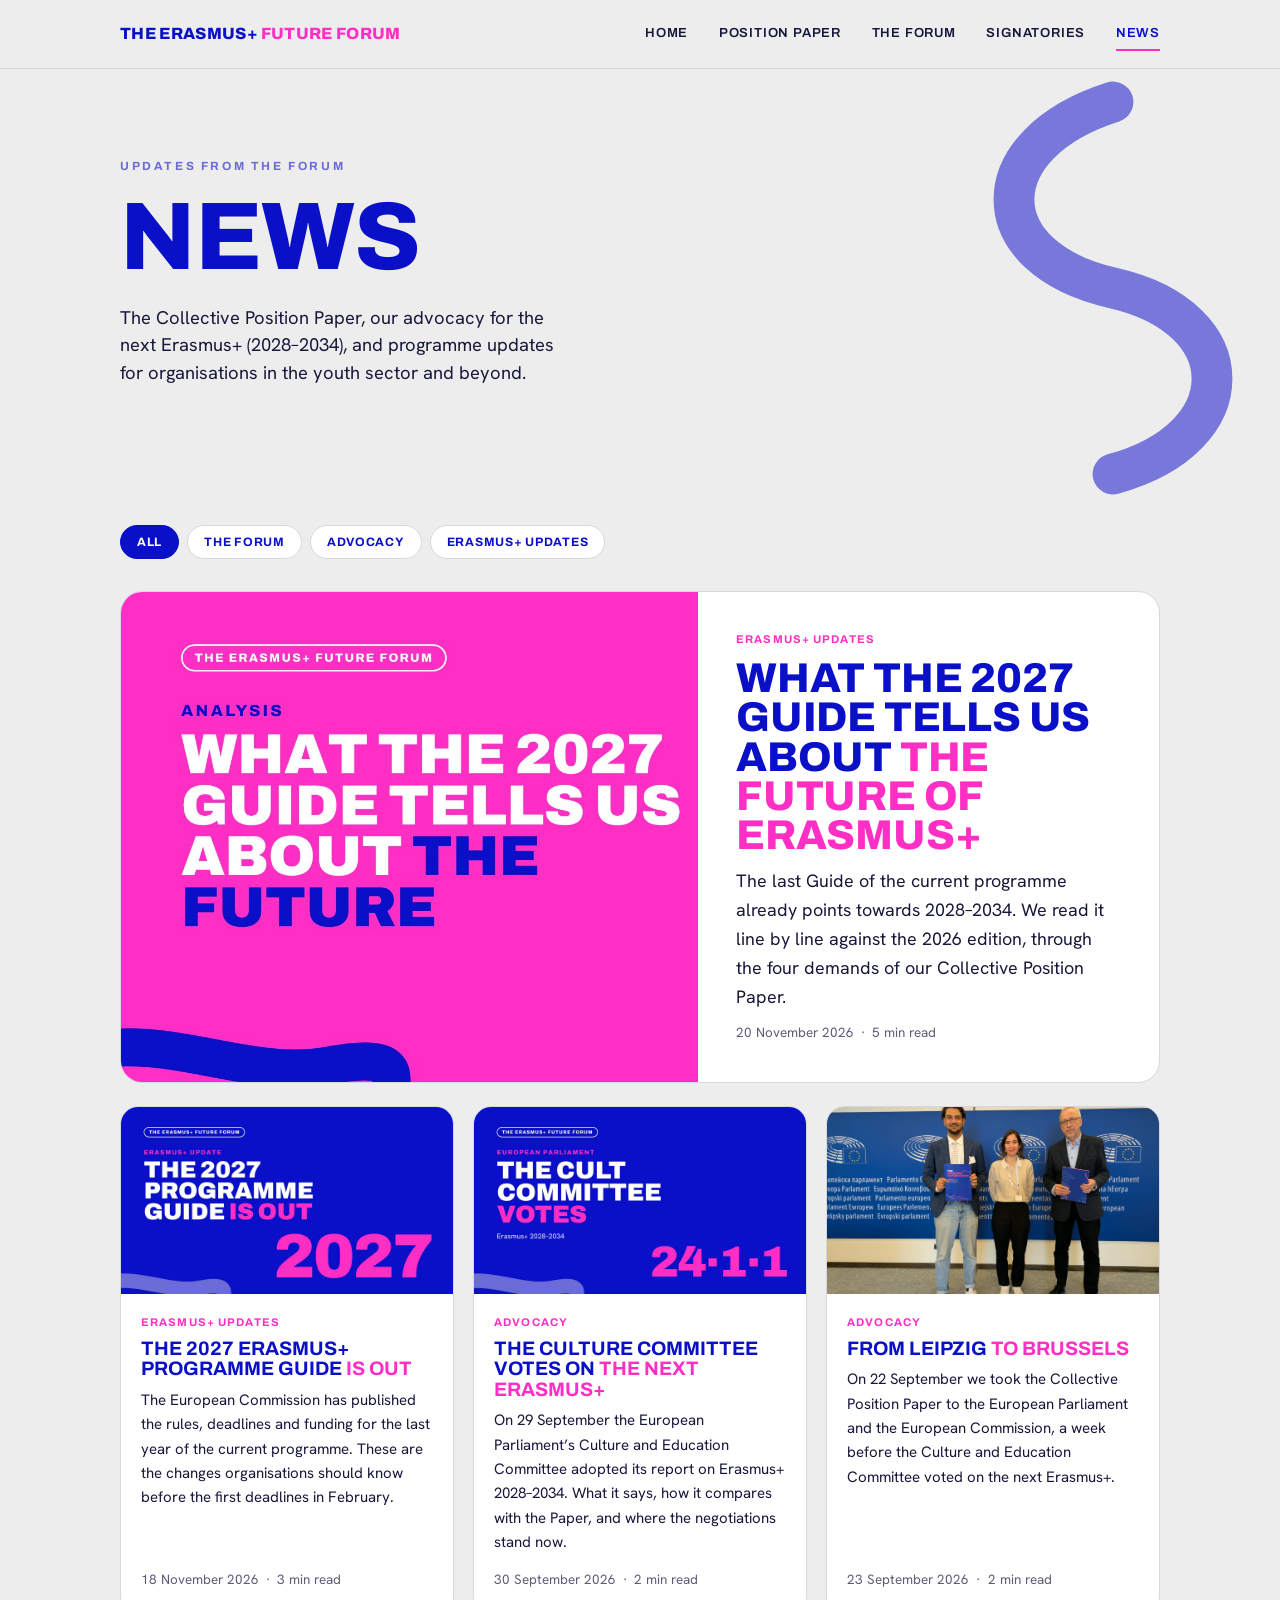
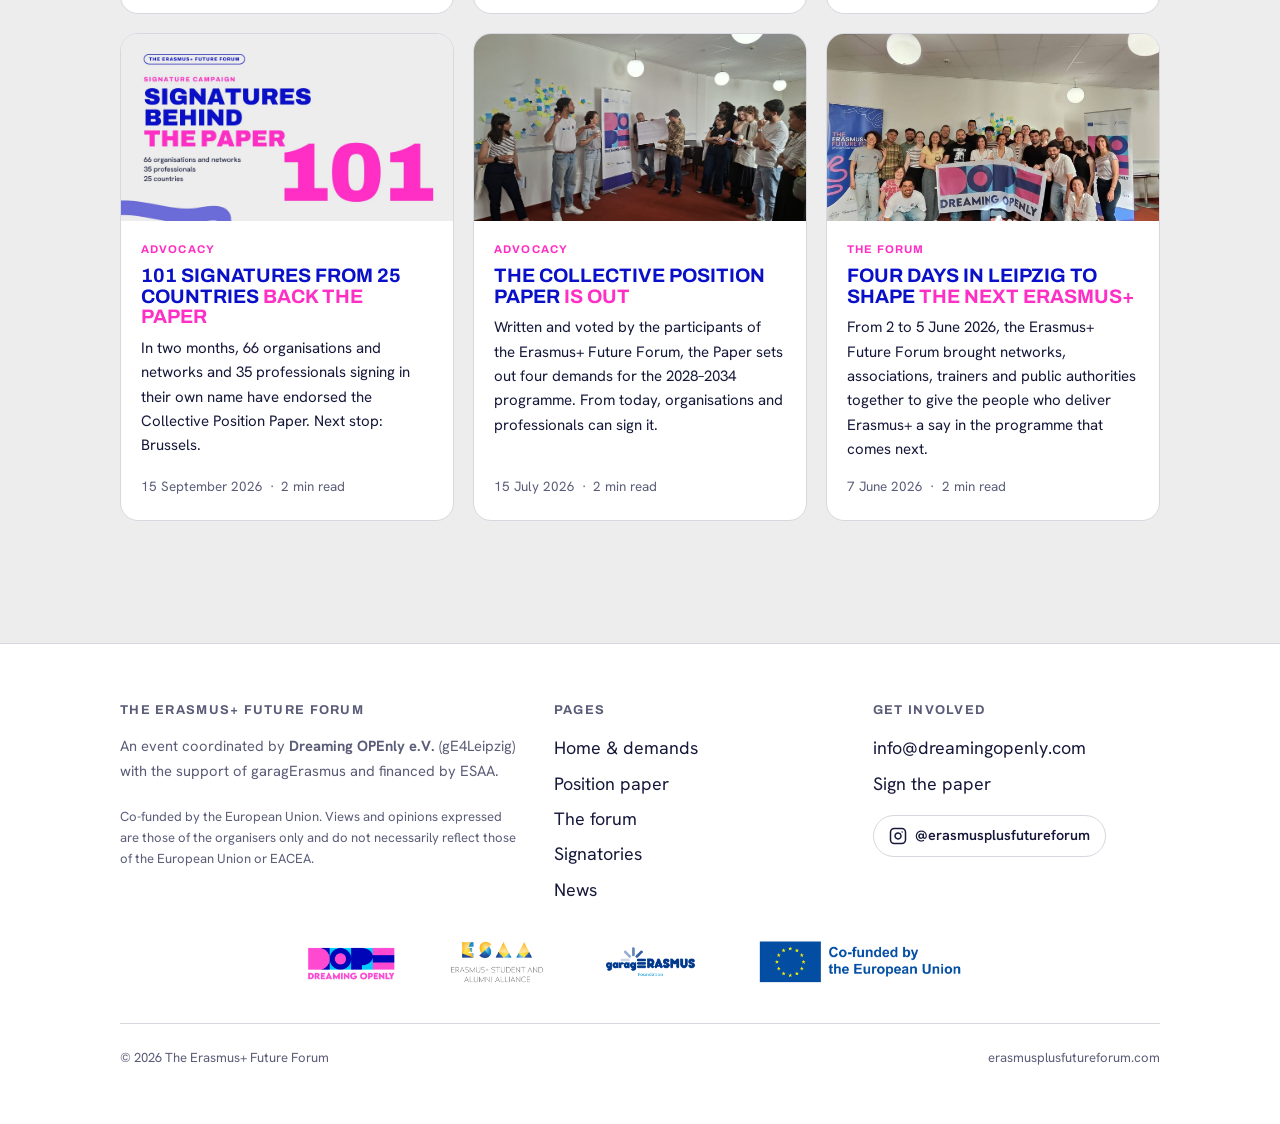
==== commit 06e15dcd: "News: fix hero squiggle and apply content edits Squiggle on the news page no longer cut off. Removes" ====
--- a/news/index.html
+++ b/news/index.html
@@ -320,6 +320,9 @@
 /* ============ News section ============ */
 .news-hero{ padding-bottom:1.2rem; }
 .news-hero h1{ font-size:clamp(2.8rem,8vw,6rem); }
+.news-hero{ min-height:440px; padding-bottom:0; }
+.news-hero .hero-squiggle{ width:min(32vw,360px); top:2%; right:-1%; }
+@media (max-width:640px){ .news-hero{ min-height:0; } .news-hero .hero-squiggle{ width:55vw; right:-14%; } }
 .filters{ display:flex; flex-wrap:wrap; gap:.5rem; margin:0 0 2rem; }
 .filters button{
   font-family:var(--display); text-transform:uppercase; font-weight:700; font-size:.76rem; letter-spacing:.06em;
@@ -527,7 +530,7 @@
       <a class="feature reveal" href="what-the-2027-guide-tells-us.html" data-cat="erasmus">
   <img src="../img/news/cover-what-the-2027-guide-tells-us.jpg" alt="Cover graphic: What the 2027 Guide tells us about the future of Erasmus+.">
   <div class="fbody"><span class="tag">Erasmus+ updates</span><h2>What the 2027 Guide tells us about <span class="pink">the future of Erasmus+</span></h2><p>The last Guide of the current programme already points towards 2028&ndash;2034. We read it line by line against the 2026 edition, through the four demands of our Collective Position Paper.</p>
-  <span class="meta">20 November 2026<span class="dot">·</span>6 min read</span></div>
+  <span class="meta">20 November 2026<span class="dot">·</span>5 min read</span></div>
 </a>
       <div class="cards"><a class="card reveal" href="programme-guide-2027-is-out.html" data-cat="erasmus">
   <img src="../img/news/cover-programme-guide-2027-is-out.jpg" alt="Cover graphic: The 2027 Programme Guide is out." loading="lazy">
@@ -536,7 +539,7 @@
 </a><a class="card reveal" href="cult-committee-vote.html" data-cat="advocacy">
   <img src="../img/news/cover-cult-committee-vote.jpg" alt="Cover graphic: The CULT Committee votes, 24 in favour, 1 against, 1 abstention." loading="lazy">
   <div class="cbody"><span class="tag">Advocacy</span><h3>The Culture Committee votes on <span class="pink">the next Erasmus+</span></h3><p>On 29 September the European Parliament&rsquo;s Culture and Education Committee adopted its report on Erasmus+ 2028&ndash;2034. What it says, how it compares with the Paper, and where the negotiations stand now.</p>
-  <span class="meta">30 September 2026<span class="dot">·</span>3 min read</span></div>
+  <span class="meta">30 September 2026<span class="dot">·</span>2 min read</span></div>
 </a><a class="card reveal" href="from-leipzig-to-brussels.html" data-cat="advocacy">
   <img src="../img/news/brussels-parliament-meeting.jpg" alt="Milena Pallotta, Federico Giordano Mederos and MEP Bogdan Zdrojewski holding the Position Paper at the European Parliament." loading="lazy">
   <div class="cbody"><span class="tag">Advocacy</span><h3>From Leipzig <span class="pink">to Brussels</span></h3><p>On 22 September we took the Collective Position Paper to the European Parliament and the European Commission, a week before the Culture and Education Committee voted on the next Erasmus+.</p>
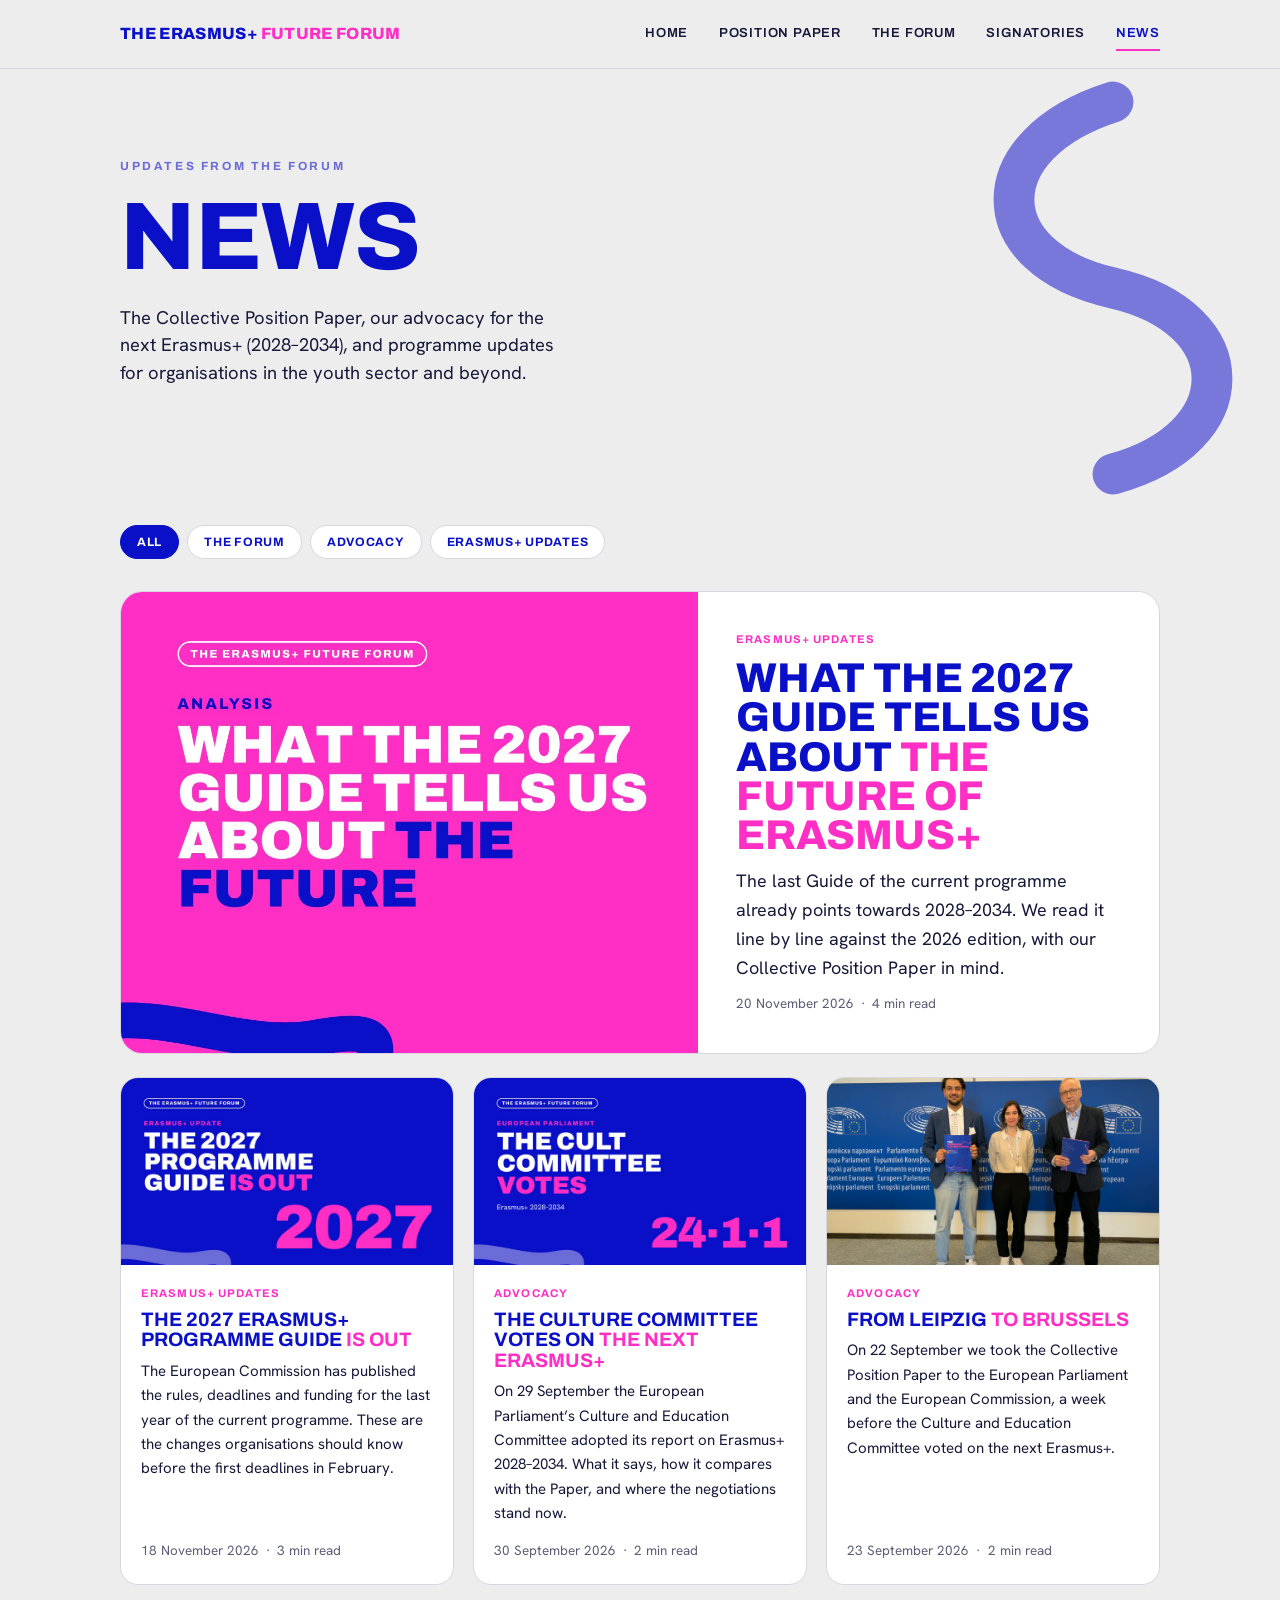
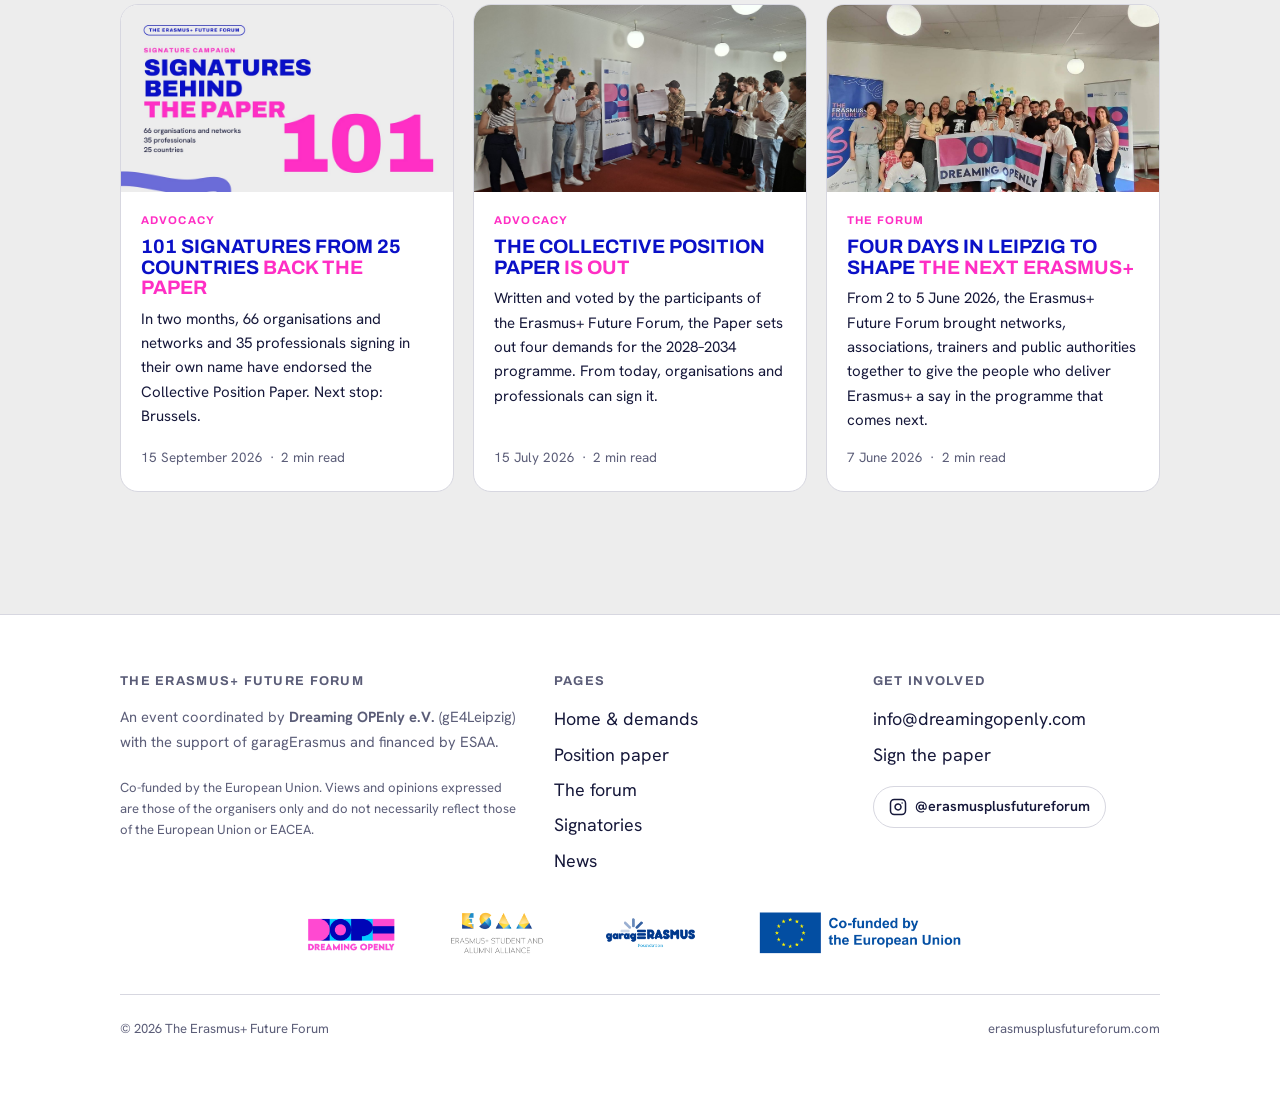
==== commit a9f9e510: "Guide analysis: restore vocabulary chart, remove four-demands section Co-Authored-By: Claude Opus 5." ====
--- a/news/index.html
+++ b/news/index.html
@@ -529,8 +529,8 @@
       <div class="filters" role="group" aria-label="Filter news by topic"><button type="button" data-filter="all" aria-pressed="true">All</button><button type="button" data-filter="forum" aria-pressed="false">The Forum</button><button type="button" data-filter="advocacy" aria-pressed="false">Advocacy</button><button type="button" data-filter="erasmus" aria-pressed="false">Erasmus+ updates</button></div>
       <a class="feature reveal" href="what-the-2027-guide-tells-us.html" data-cat="erasmus">
   <img src="../img/news/cover-what-the-2027-guide-tells-us.jpg" alt="Cover graphic: What the 2027 Guide tells us about the future of Erasmus+.">
-  <div class="fbody"><span class="tag">Erasmus+ updates</span><h2>What the 2027 Guide tells us about <span class="pink">the future of Erasmus+</span></h2><p>The last Guide of the current programme already points towards 2028&ndash;2034. We read it line by line against the 2026 edition, through the four demands of our Collective Position Paper.</p>
-  <span class="meta">20 November 2026<span class="dot">·</span>5 min read</span></div>
+  <div class="fbody"><span class="tag">Erasmus+ updates</span><h2>What the 2027 Guide tells us about <span class="pink">the future of Erasmus+</span></h2><p>The last Guide of the current programme already points towards 2028&ndash;2034. We read it line by line against the 2026 edition, with our Collective Position Paper in mind.</p>
+  <span class="meta">20 November 2026<span class="dot">·</span>4 min read</span></div>
 </a>
       <div class="cards"><a class="card reveal" href="programme-guide-2027-is-out.html" data-cat="erasmus">
   <img src="../img/news/cover-programme-guide-2027-is-out.jpg" alt="Cover graphic: The 2027 Programme Guide is out." loading="lazy">
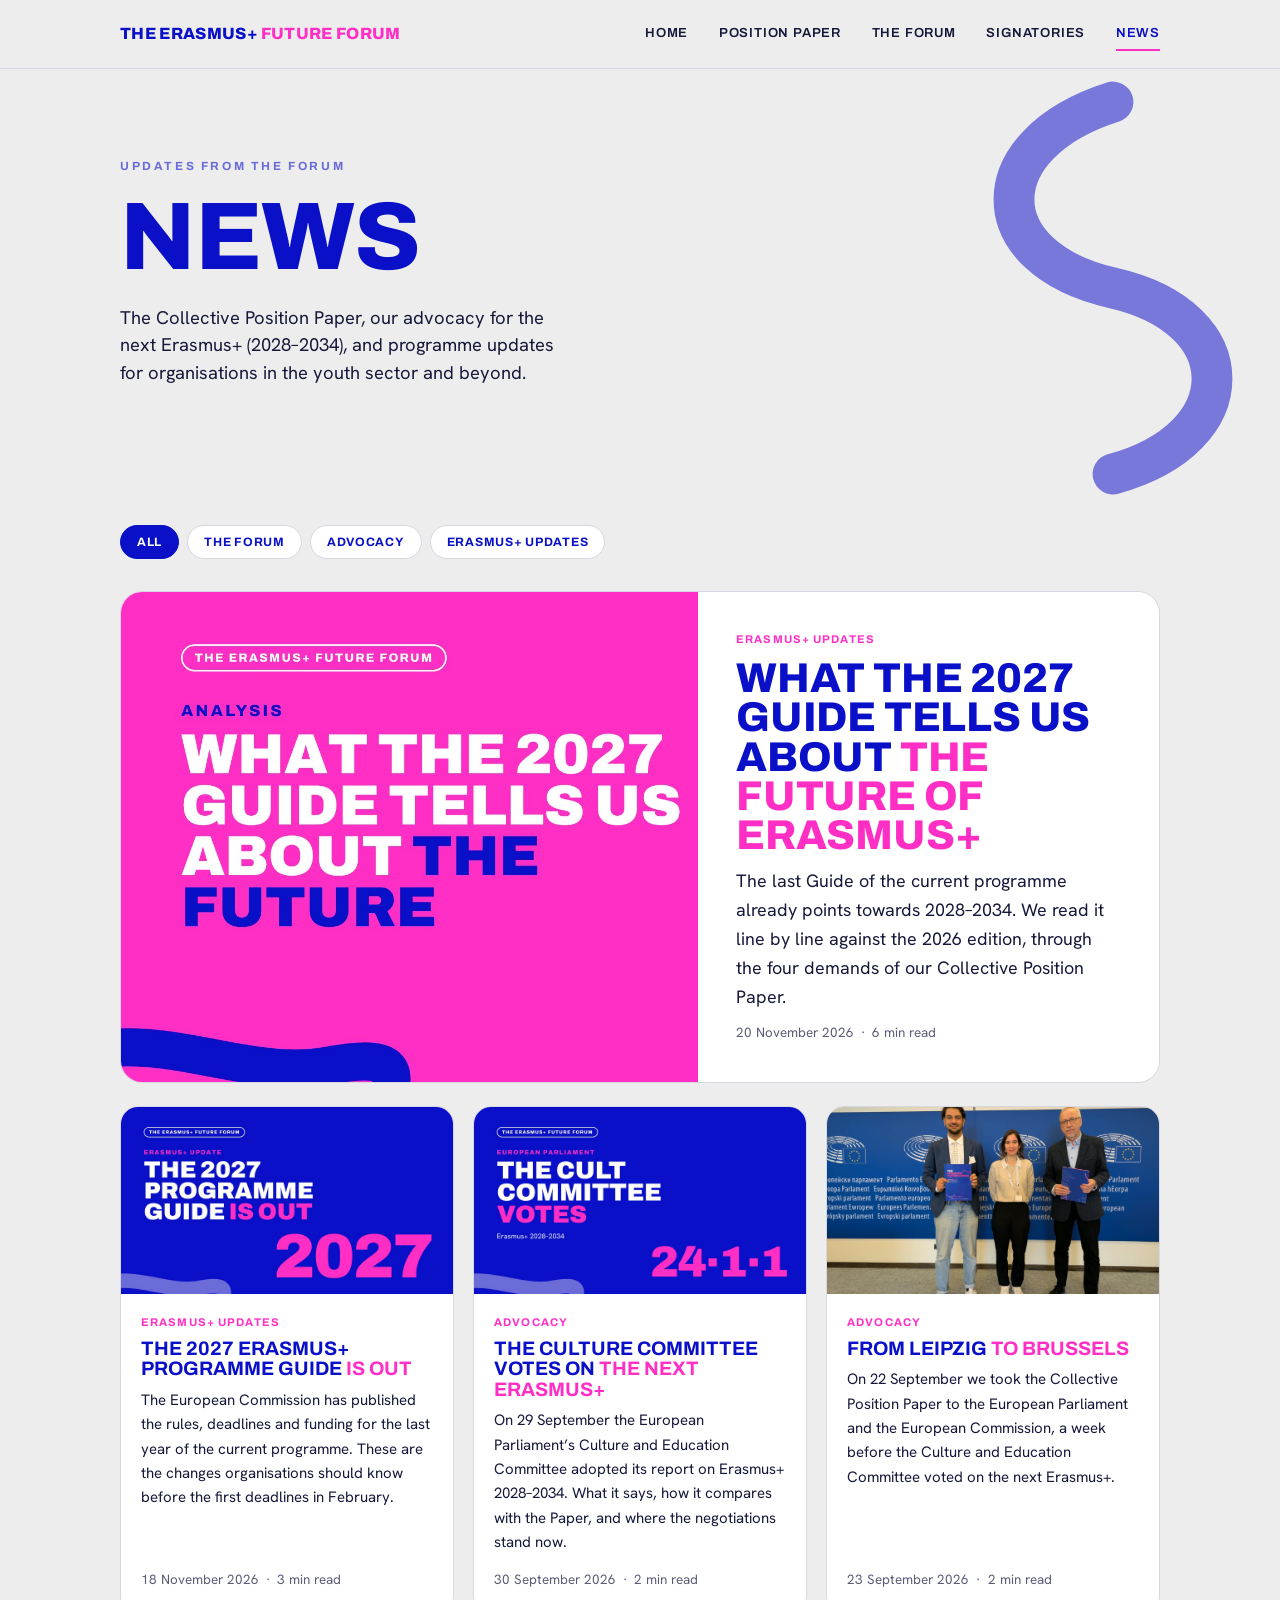
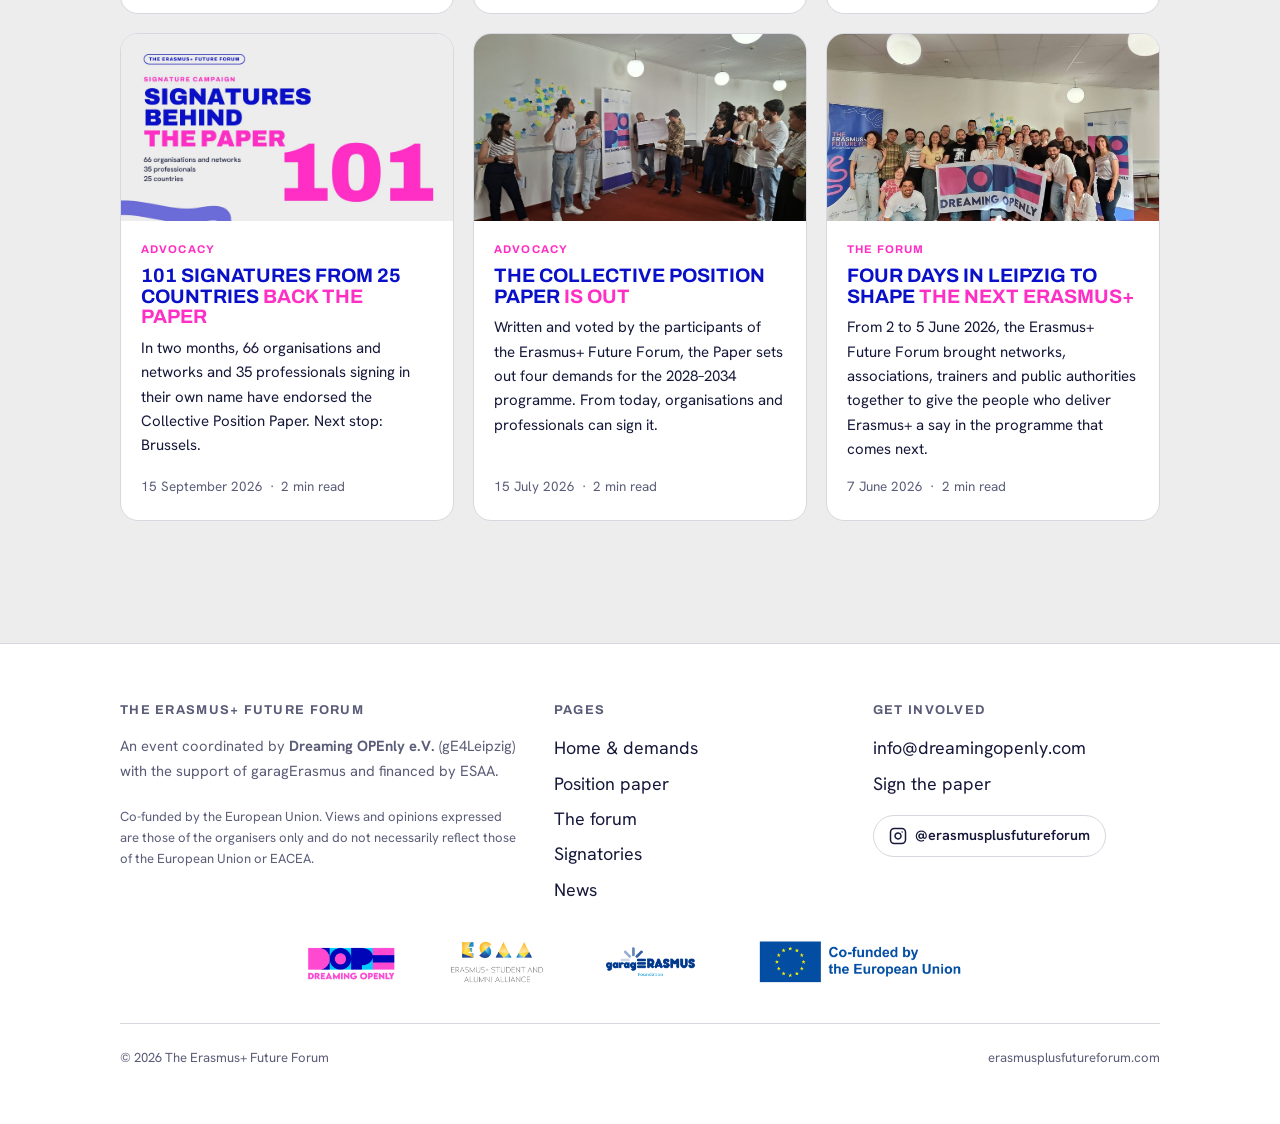
==== commit 9df01250: "Guide analysis: restore the four-demands section Co-Authored-By: Claude Opus 5.5 <noreply@anthropic." ====
--- a/news/index.html
+++ b/news/index.html
@@ -529,8 +529,8 @@
       <div class="filters" role="group" aria-label="Filter news by topic"><button type="button" data-filter="all" aria-pressed="true">All</button><button type="button" data-filter="forum" aria-pressed="false">The Forum</button><button type="button" data-filter="advocacy" aria-pressed="false">Advocacy</button><button type="button" data-filter="erasmus" aria-pressed="false">Erasmus+ updates</button></div>
       <a class="feature reveal" href="what-the-2027-guide-tells-us.html" data-cat="erasmus">
   <img src="../img/news/cover-what-the-2027-guide-tells-us.jpg" alt="Cover graphic: What the 2027 Guide tells us about the future of Erasmus+.">
-  <div class="fbody"><span class="tag">Erasmus+ updates</span><h2>What the 2027 Guide tells us about <span class="pink">the future of Erasmus+</span></h2><p>The last Guide of the current programme already points towards 2028&ndash;2034. We read it line by line against the 2026 edition, with our Collective Position Paper in mind.</p>
-  <span class="meta">20 November 2026<span class="dot">·</span>4 min read</span></div>
+  <div class="fbody"><span class="tag">Erasmus+ updates</span><h2>What the 2027 Guide tells us about <span class="pink">the future of Erasmus+</span></h2><p>The last Guide of the current programme already points towards 2028&ndash;2034. We read it line by line against the 2026 edition, through the four demands of our Collective Position Paper.</p>
+  <span class="meta">20 November 2026<span class="dot">·</span>6 min read</span></div>
 </a>
       <div class="cards"><a class="card reveal" href="programme-guide-2027-is-out.html" data-cat="erasmus">
   <img src="../img/news/cover-programme-guide-2027-is-out.jpg" alt="Cover graphic: The 2027 Programme Guide is out." loading="lazy">
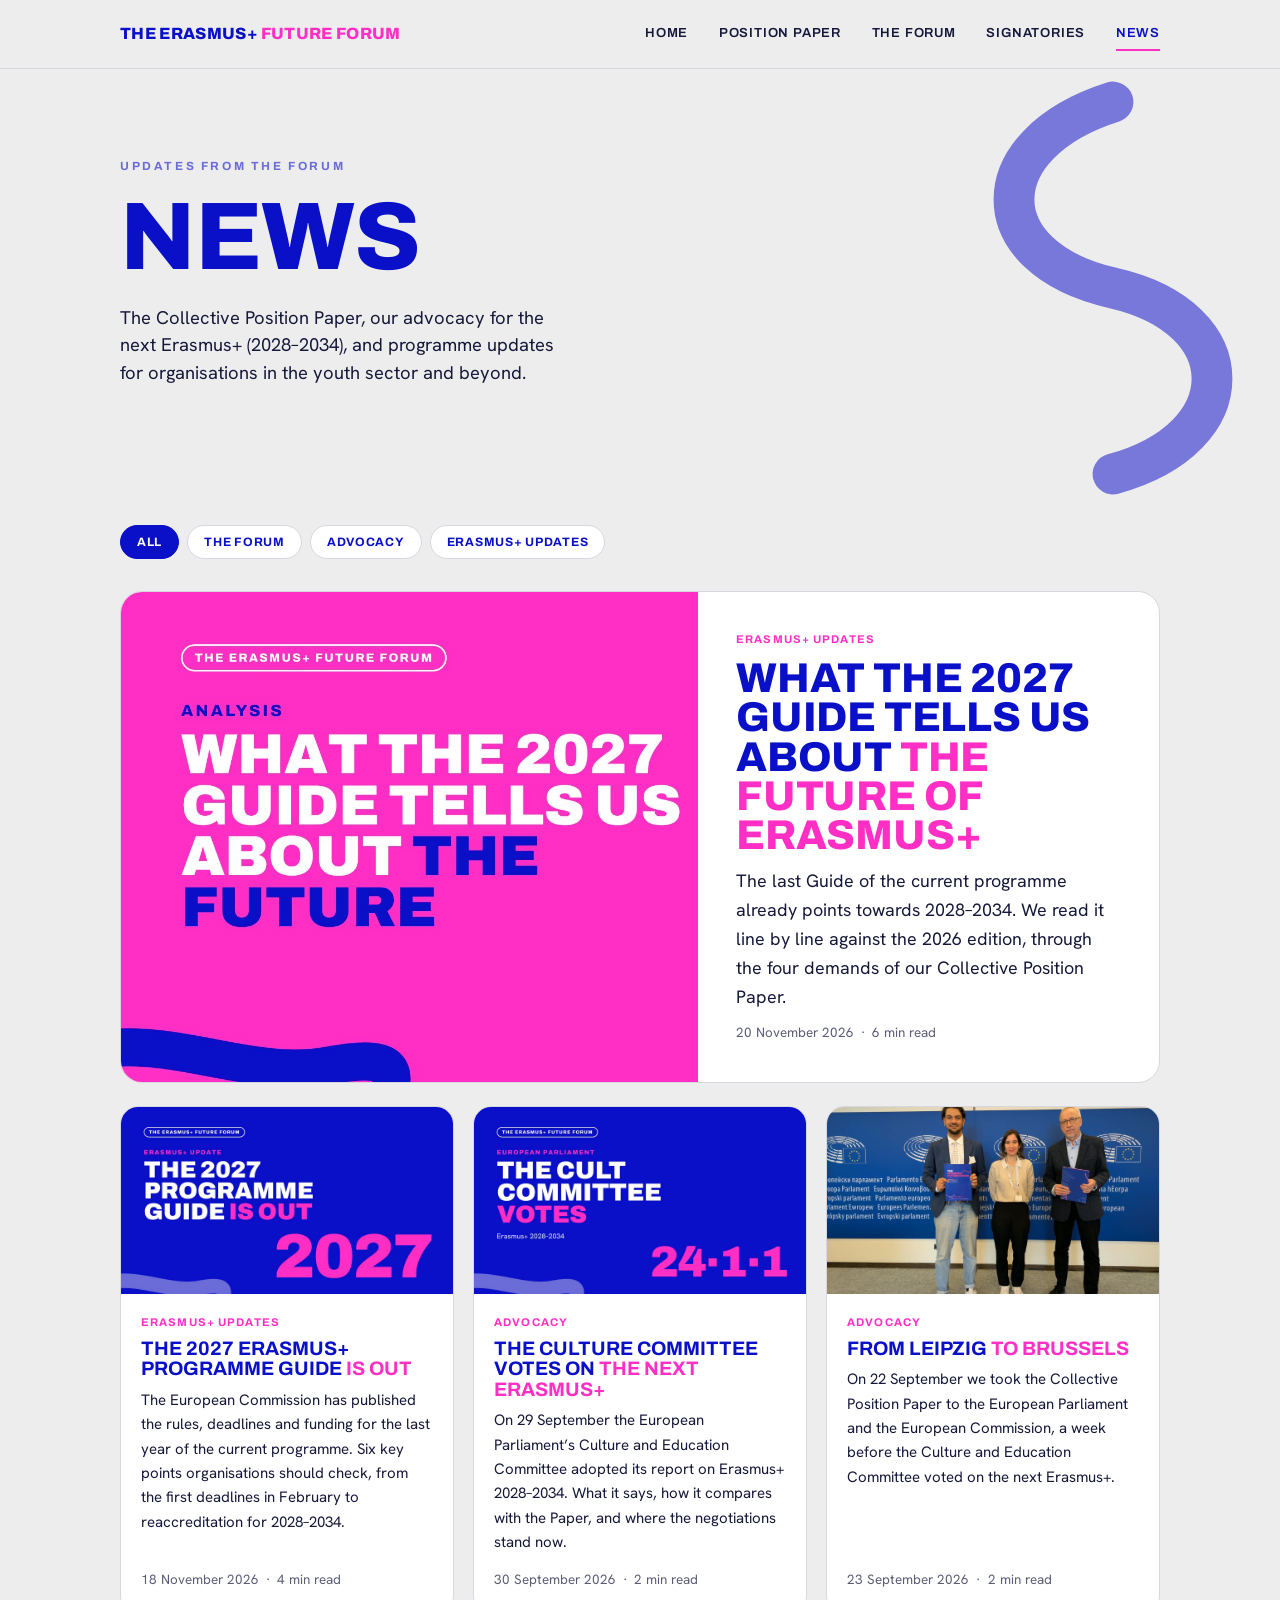
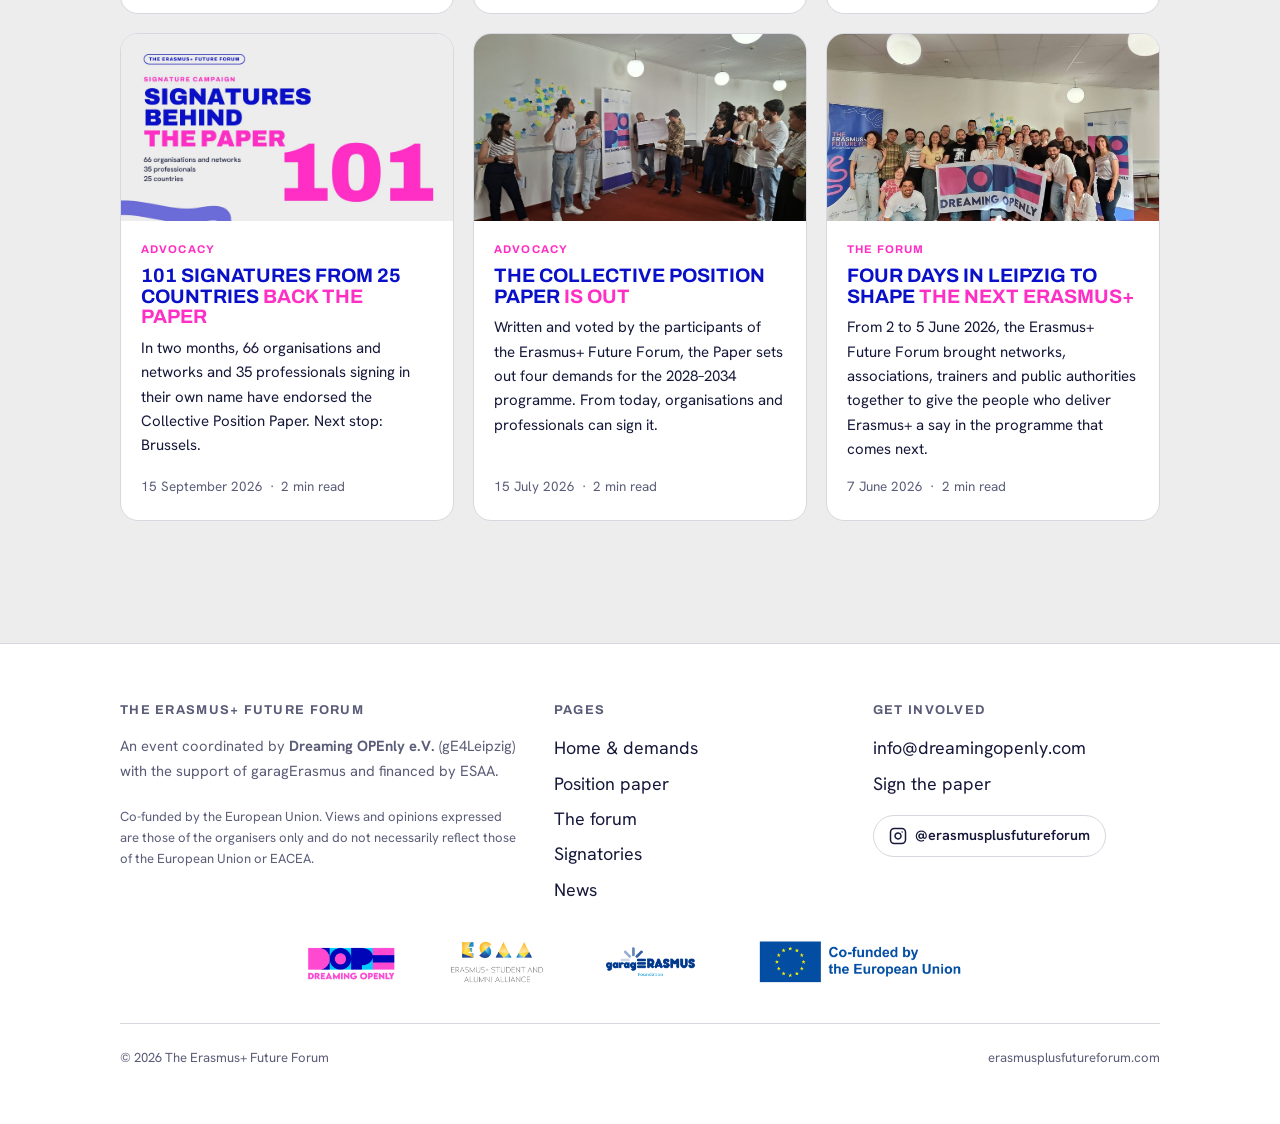
==== commit b209ee1c: "Guide article: six key points in the new order, reaccreditation first Mirrors the reworked Post 2: d" ====
--- a/news/index.html
+++ b/news/index.html
@@ -534,8 +534,8 @@
 </a>
       <div class="cards"><a class="card reveal" href="programme-guide-2027-is-out.html" data-cat="erasmus">
   <img src="../img/news/cover-programme-guide-2027-is-out.jpg" alt="Cover graphic: The 2027 Programme Guide is out." loading="lazy">
-  <div class="cbody"><span class="tag">Erasmus+ updates</span><h3>The 2027 Erasmus+ Programme Guide <span class="pink">is out</span></h3><p>The European Commission has published the rules, deadlines and funding for the last year of the current programme. These are the changes organisations should know before the first deadlines in February.</p>
-  <span class="meta">18 November 2026<span class="dot">·</span>3 min read</span></div>
+  <div class="cbody"><span class="tag">Erasmus+ updates</span><h3>The 2027 Erasmus+ Programme Guide <span class="pink">is out</span></h3><p>The European Commission has published the rules, deadlines and funding for the last year of the current programme. Six key points organisations should check, from the first deadlines in February to reaccreditation for 2028&ndash;2034.</p>
+  <span class="meta">18 November 2026<span class="dot">·</span>4 min read</span></div>
 </a><a class="card reveal" href="cult-committee-vote.html" data-cat="advocacy">
   <img src="../img/news/cover-cult-committee-vote.jpg" alt="Cover graphic: The CULT Committee votes, 24 in favour, 1 against, 1 abstention." loading="lazy">
   <div class="cbody"><span class="tag">Advocacy</span><h3>The Culture Committee votes on <span class="pink">the next Erasmus+</span></h3><p>On 29 September the European Parliament&rsquo;s Culture and Education Committee adopted its report on Erasmus+ 2028&ndash;2034. What it says, how it compares with the Paper, and where the negotiations stand now.</p>
